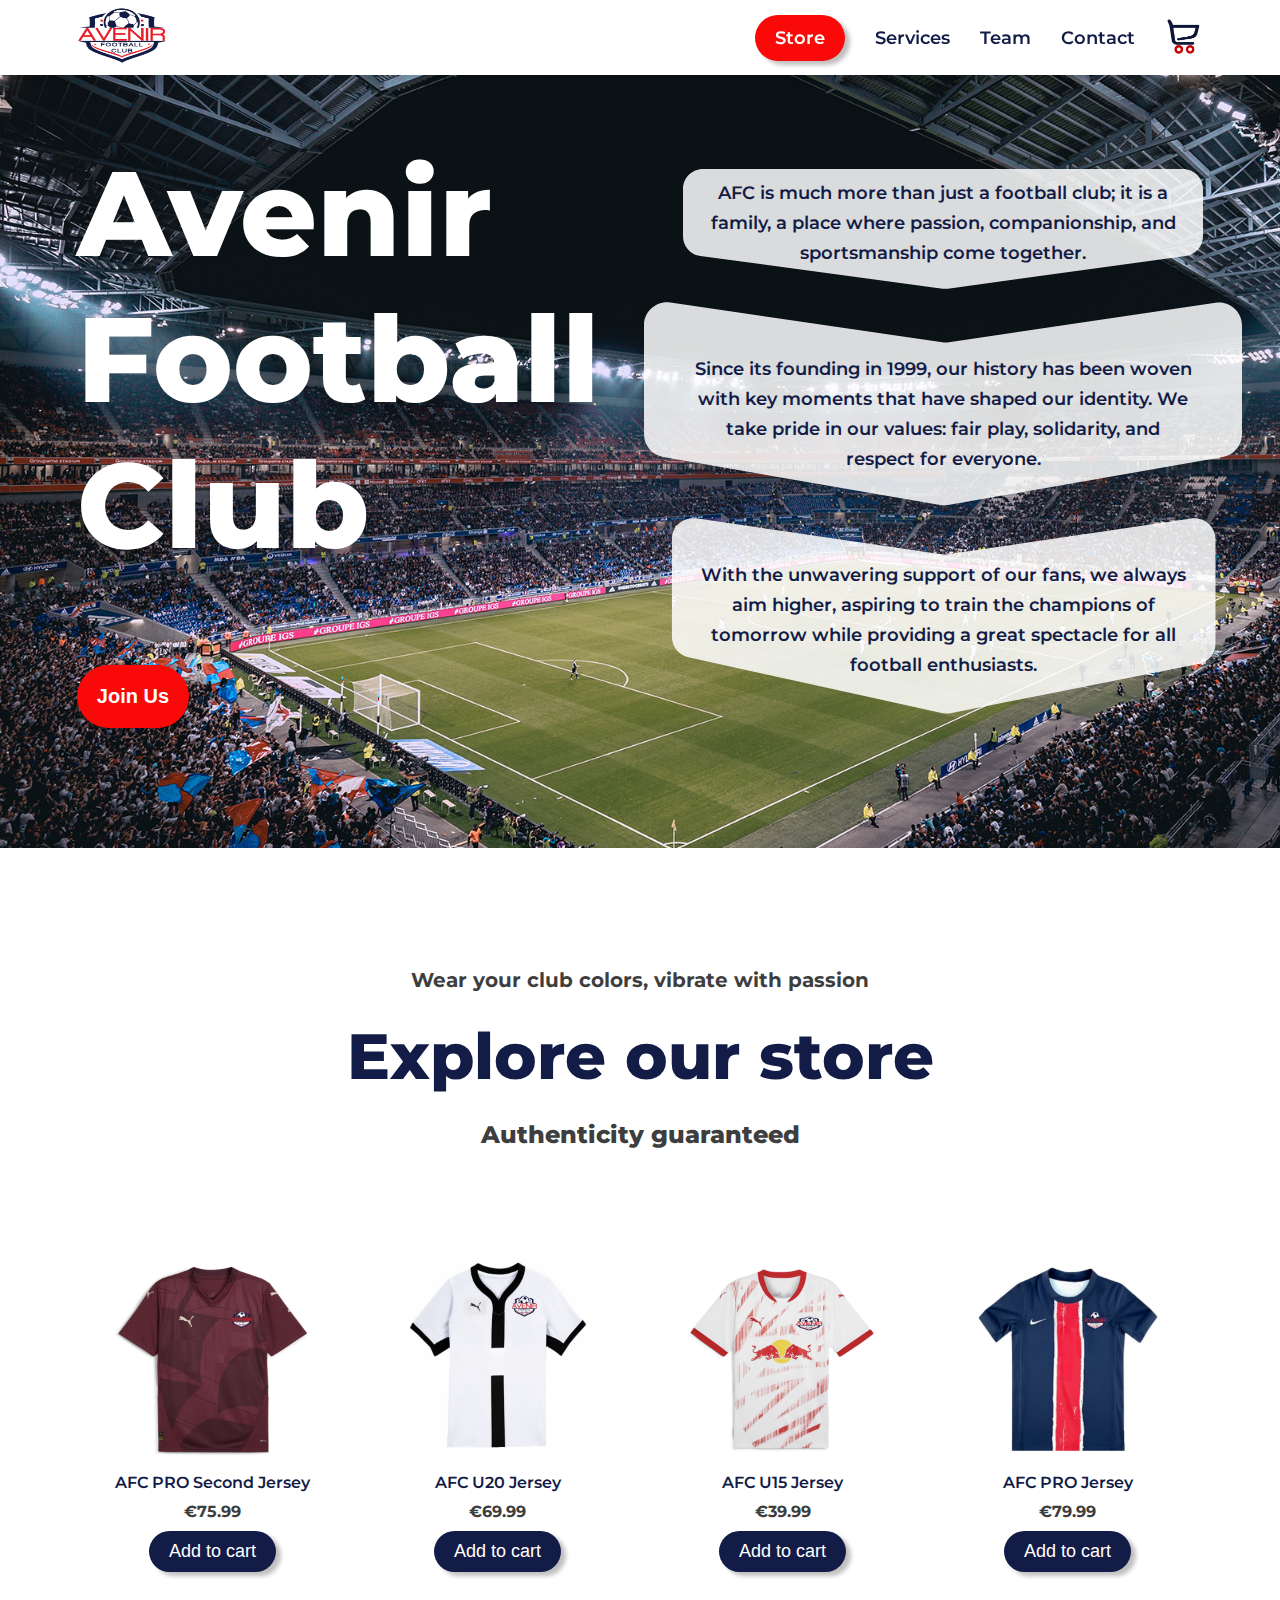
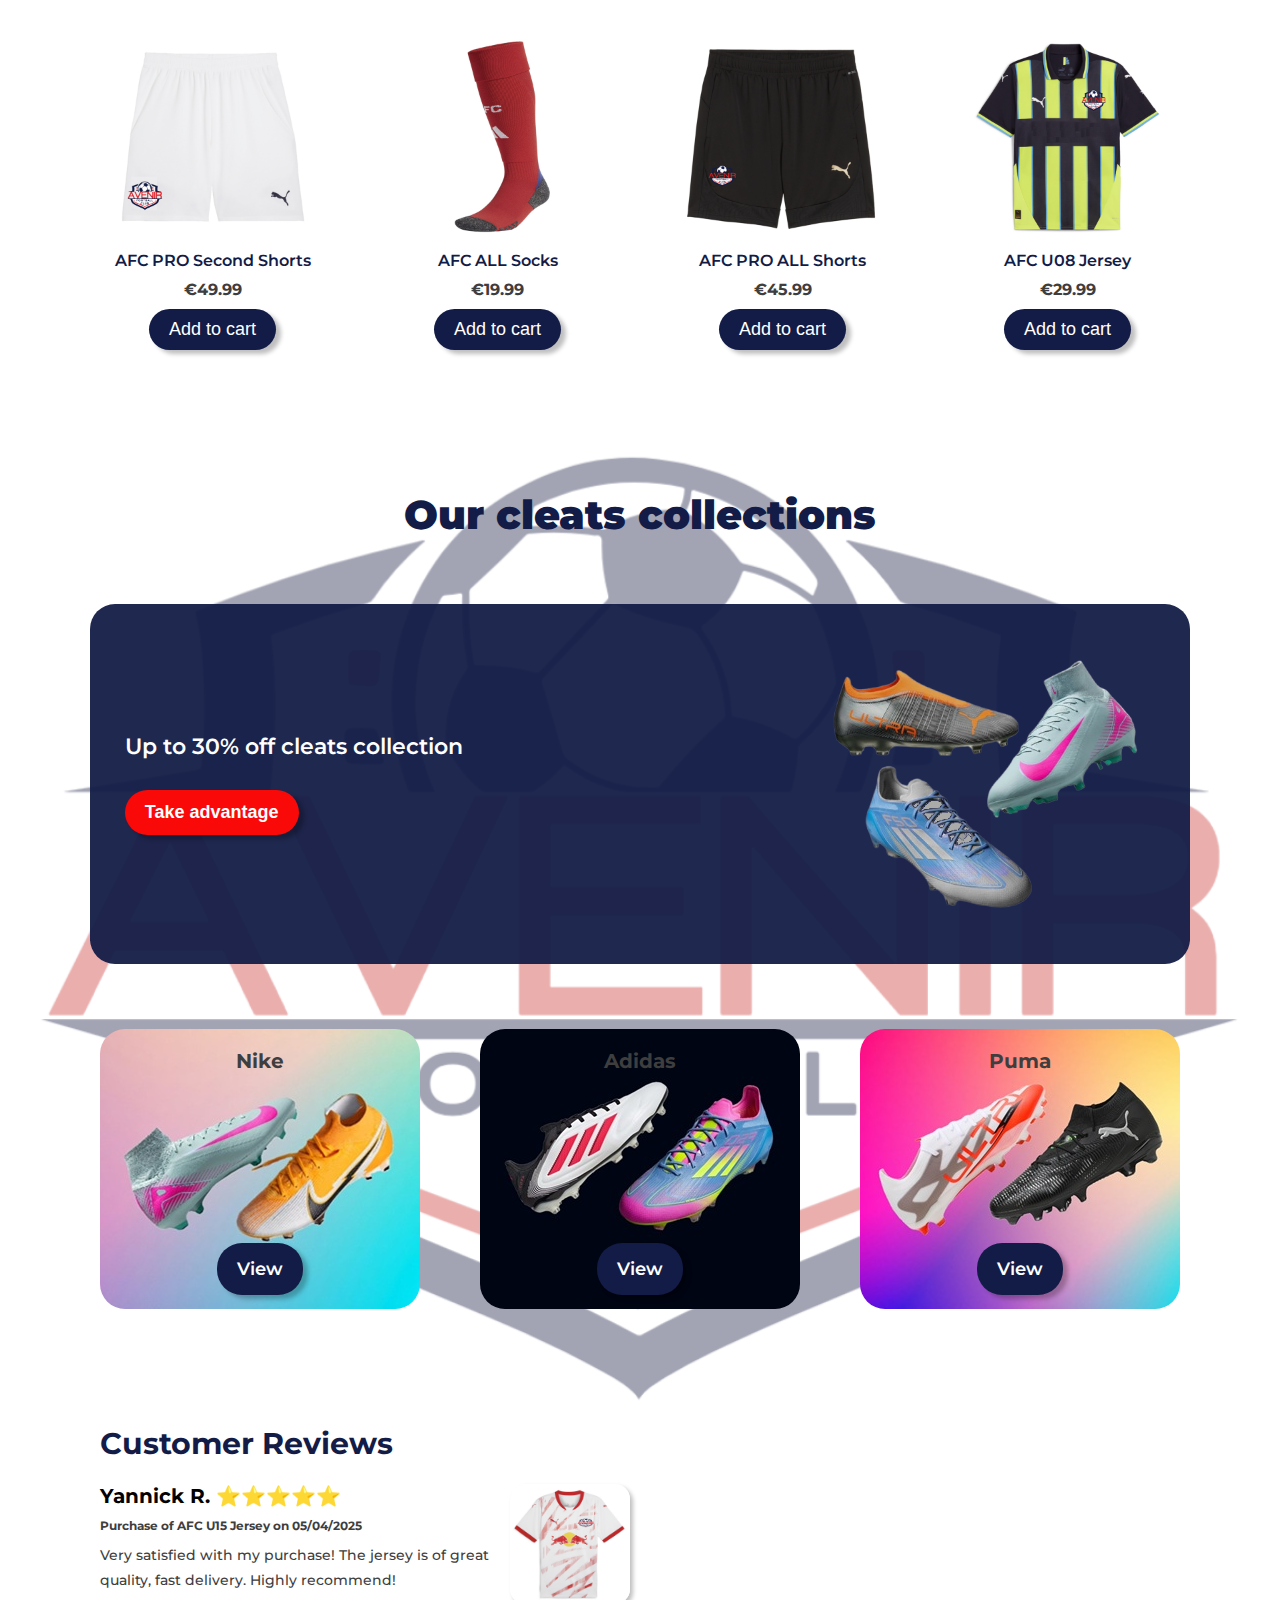
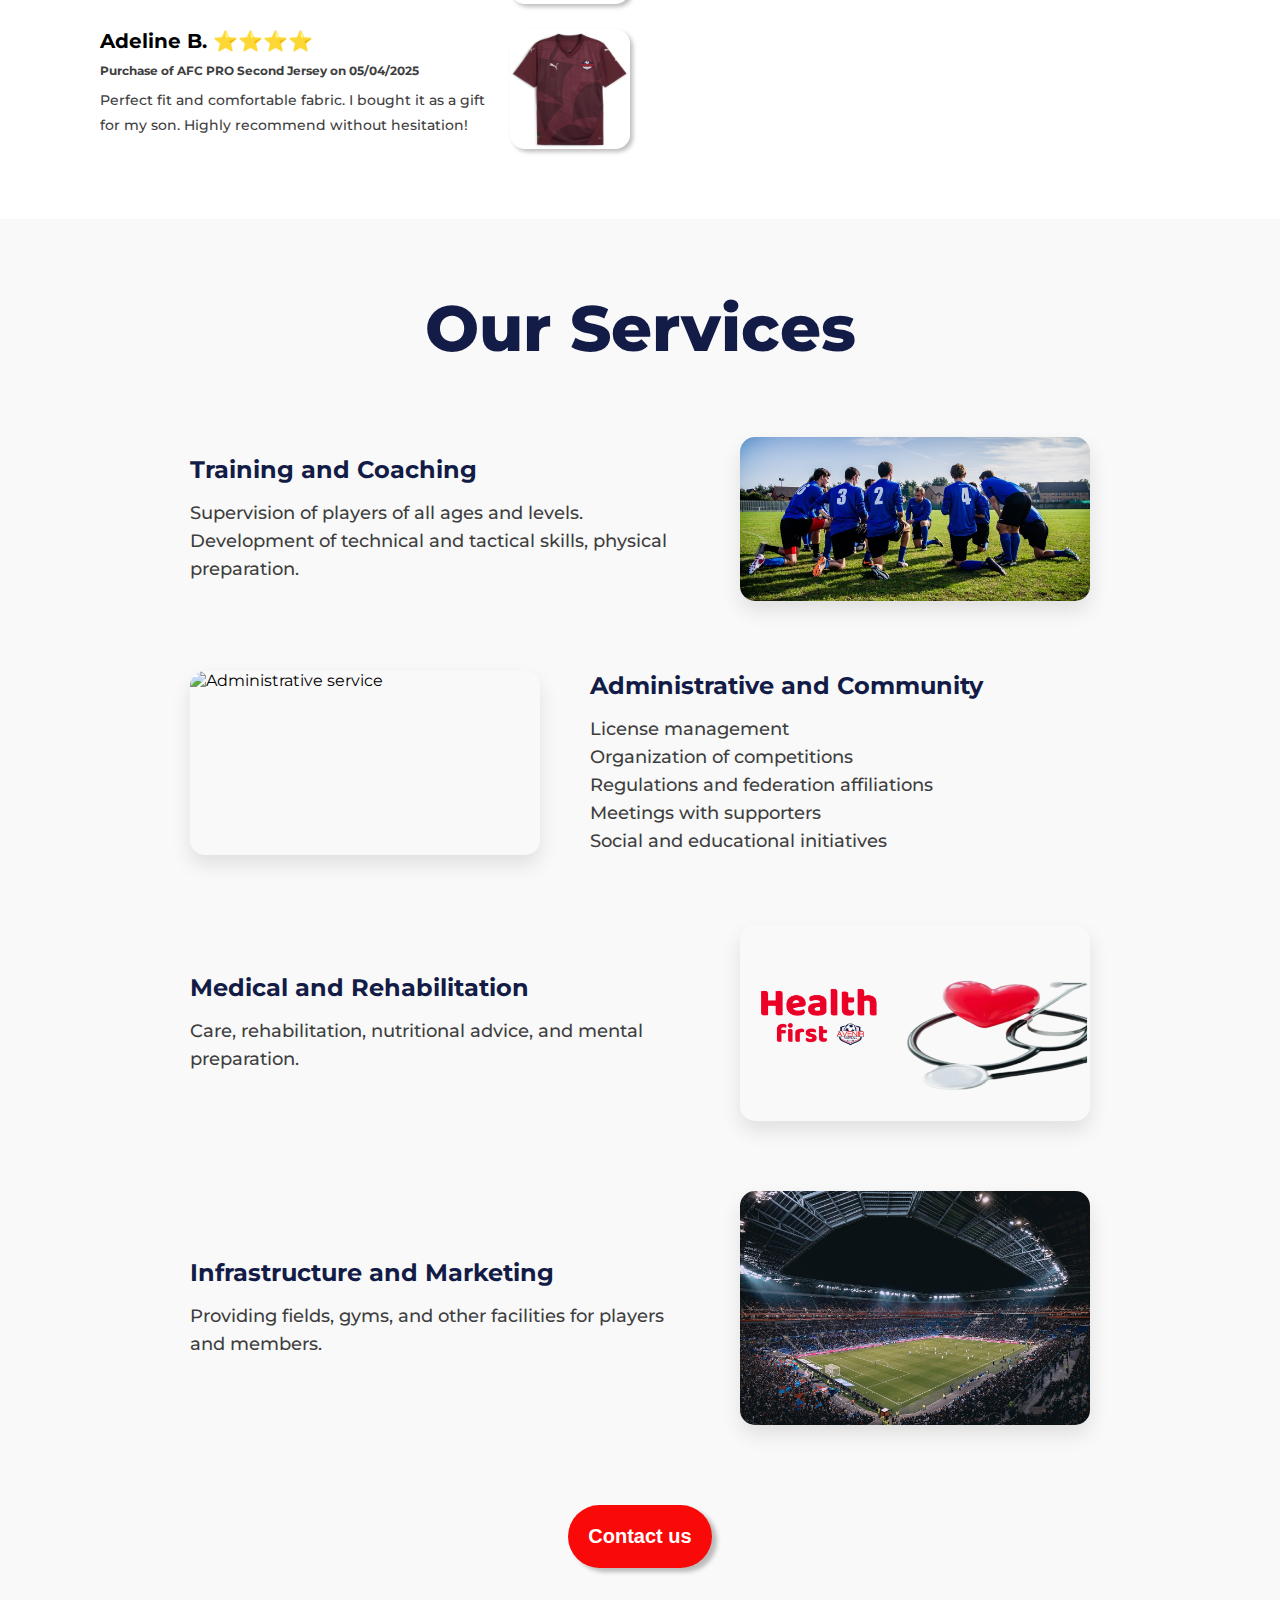
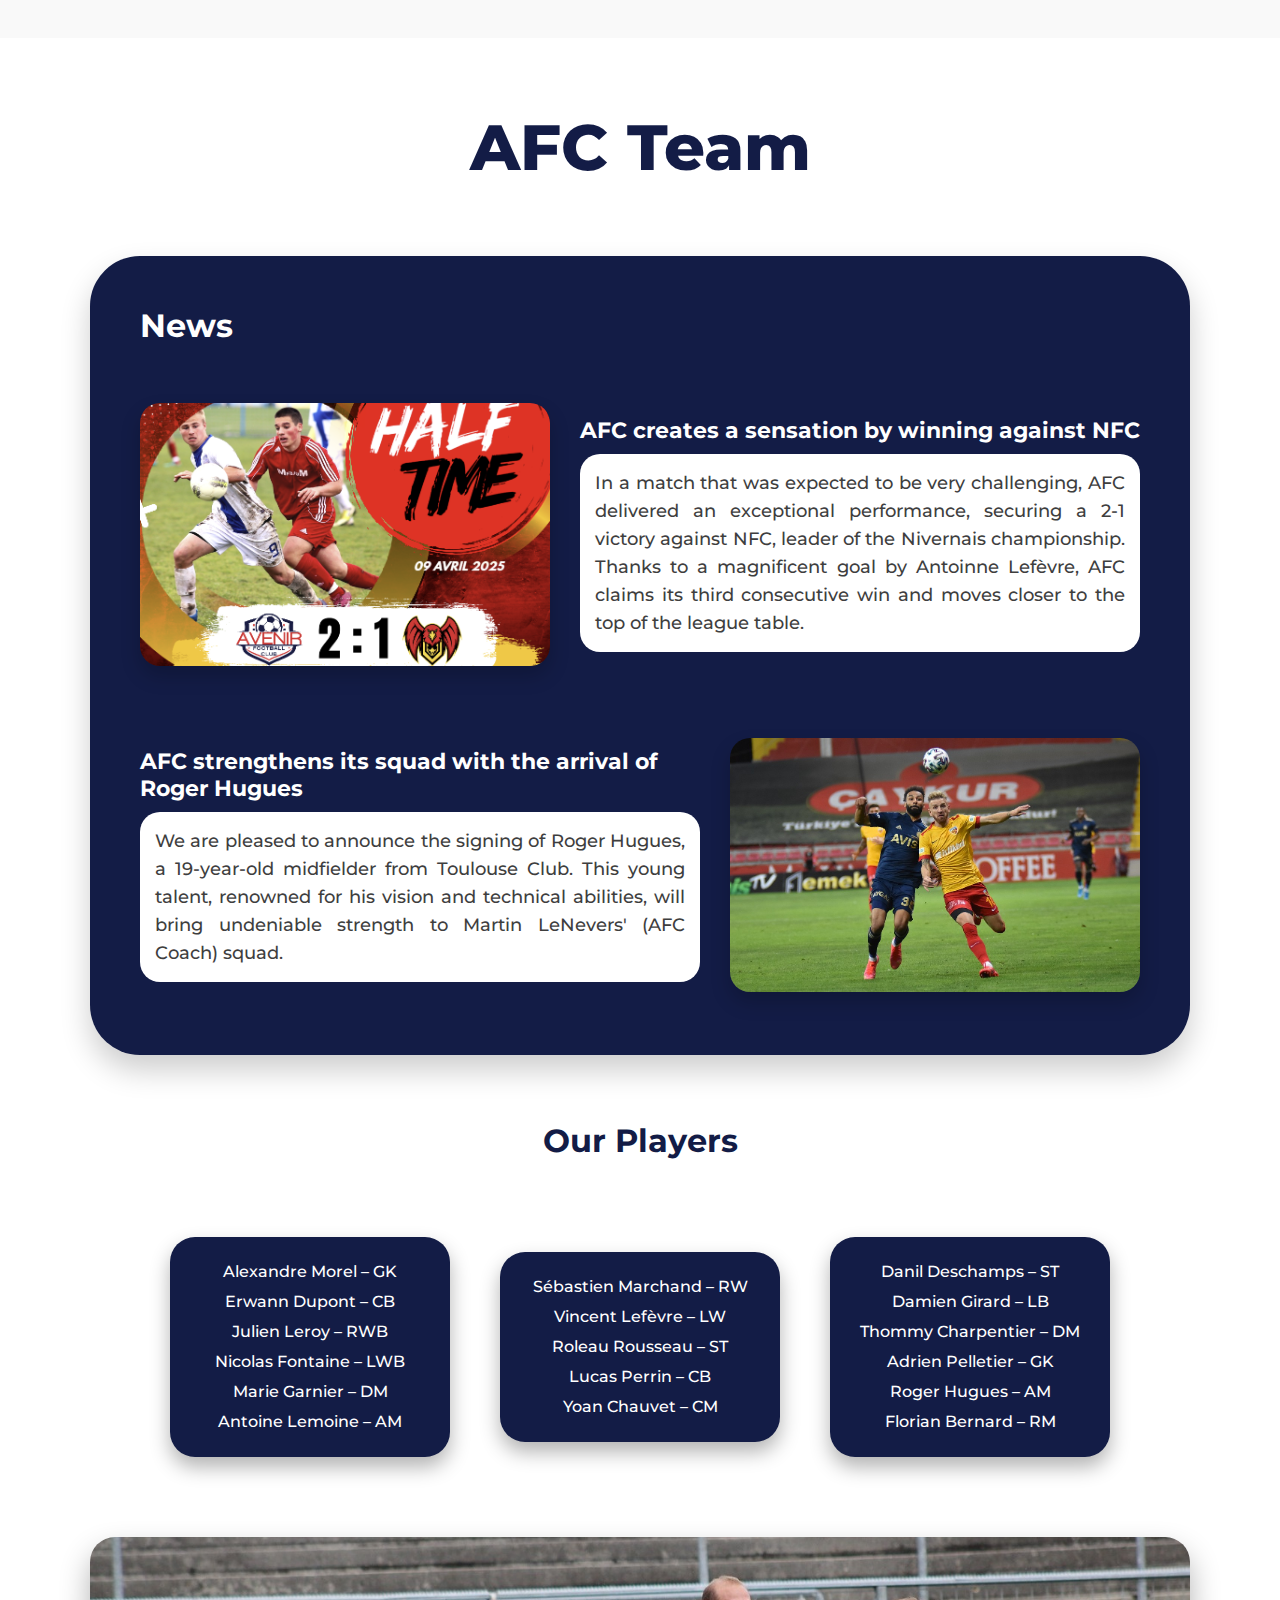
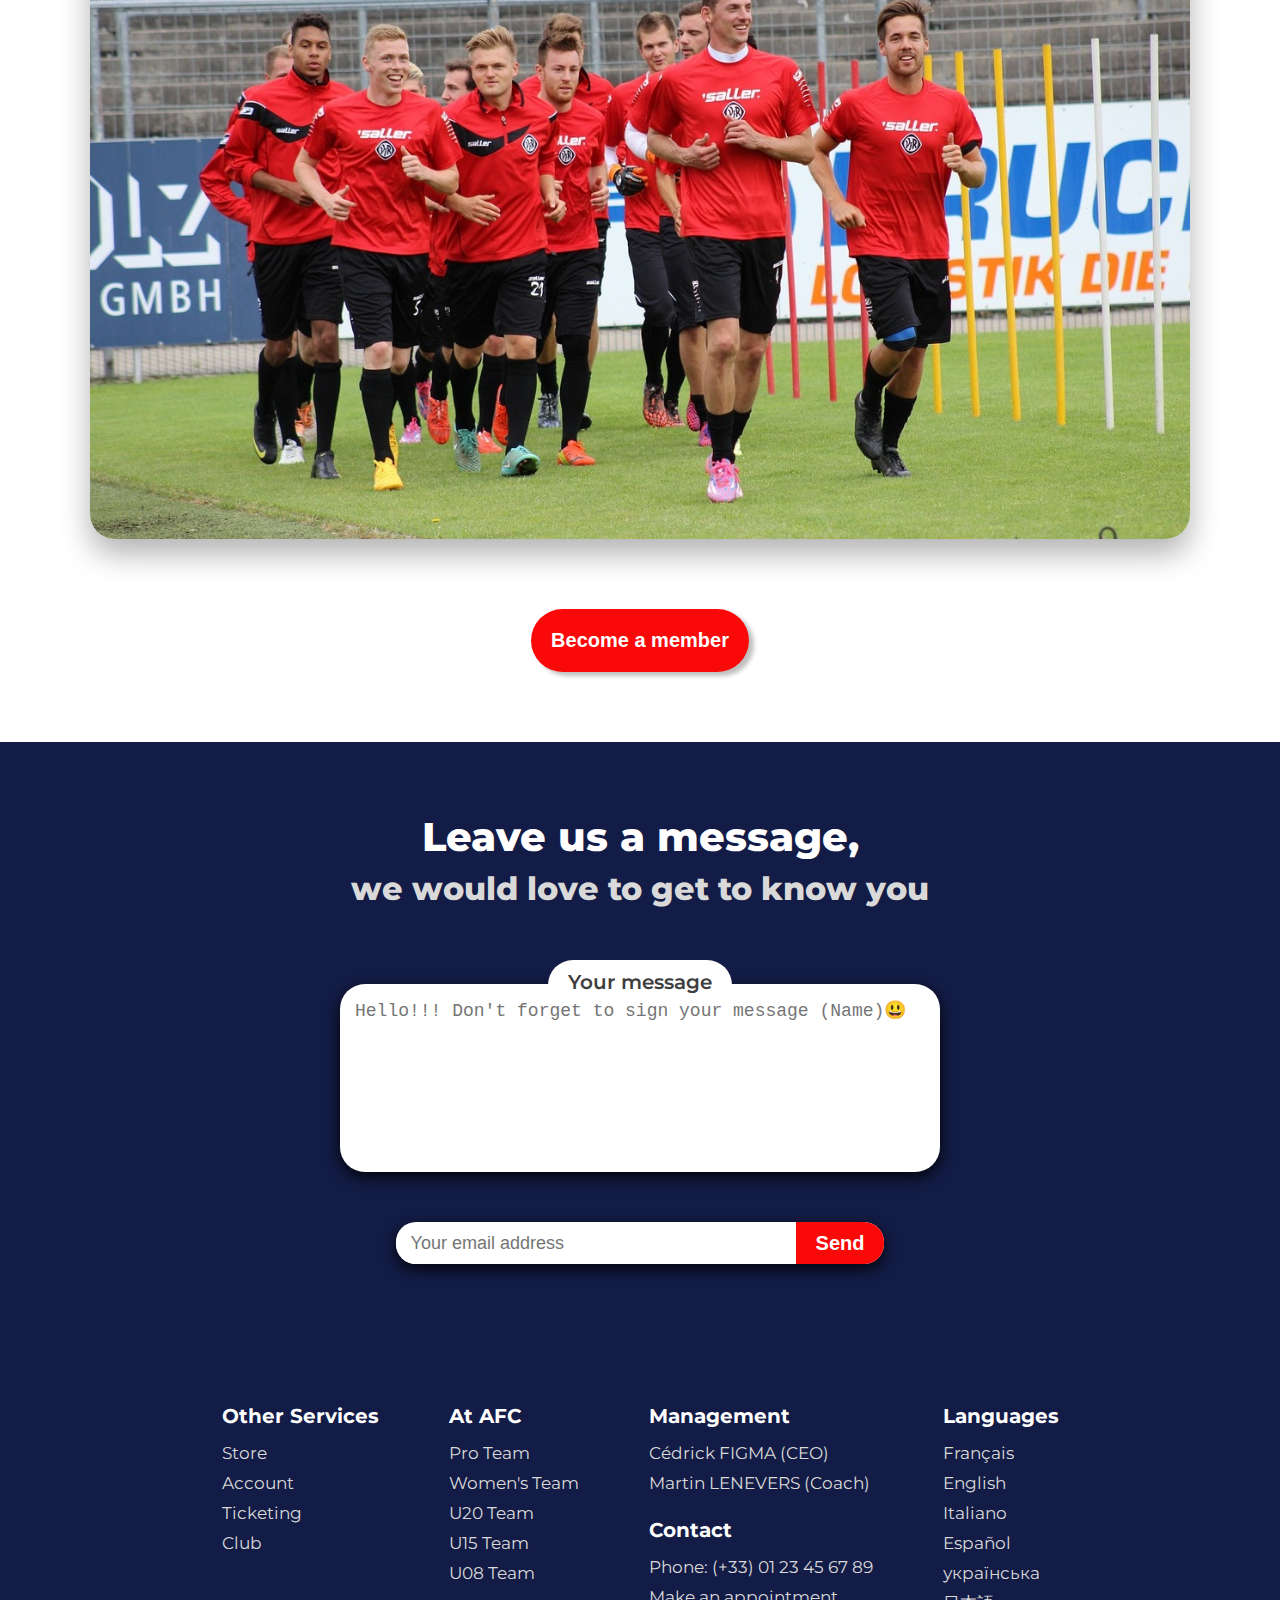
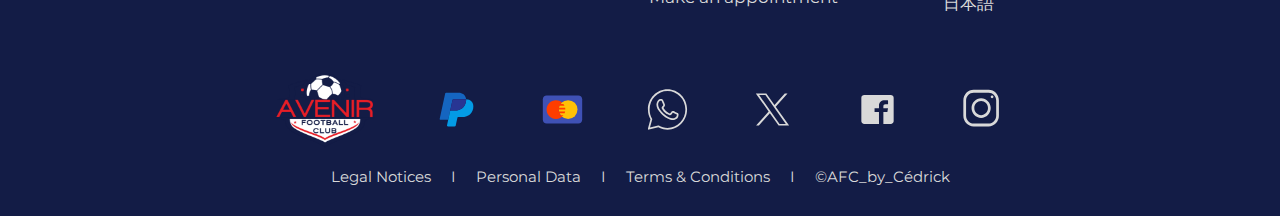
==== en.html @ f730c301 "My first commit was broken, so i made a new one" ====
<!DOCTYPE html>
<html lang="en">
<head>
    <meta charset="UTF-8">
    <meta name="viewport" content="width=device-width, initial-scale=1.0">
    <title>Avenir Football Club</title>
    <link rel="stylesheet" href="styles.css">
    <link href="https://fonts.googleapis.com/css2?family=Montserrat:wght@400;500;600;700;800&display=swap" rel="stylesheet">
</head>
<body>

    <header>
        <a href="#"><img src="img/logo_AFC.png" alt="Avenir Football Club" class="header_afc_logo"></a>
        <nav>
            <a href="#store" class="store_button">Store</a>
            <ul>
            <li><a href="#services" class="nav_link">Services</a></li>
            <li><a href="#team" class="nav_link">Team</a></li>
            <li><a href="#contact" class="nav_link">Contact</a></li>
            </ul>
            <a href="#"><img src="img/logo_shopping_cart.png" alt="Menu" class="cart_logo"></a>
        </nav>
    </header>

    <section id="afc_about">
        <div class="intro_afc">
            <h1>Avenir Football Club</h1>
            <article>
            <p>
                AFC is much more than just a football club; it is a family, 
                a place where passion, companionship, and sportsmanship come together.
            </p>
            <p>
                Since its founding in 1999, our history has been woven with 
                key moments that have shaped our identity. We take pride in our values: 
                fair play, solidarity, and respect for everyone.
            </p>
            <p>
                With the unwavering support of our fans, we always aim higher, 
                aspiring to train the champions of tomorrow while providing 
                a great spectacle for all football enthusiasts.
            </p>
            </article>
        </div>
        <a href="#contact"><button class="join_us_button">Join Us</button></a>
    </section>

    <section id="store">
        <h5>Wear your club colors, vibrate with passion</h5>
        <h2>Explore our store</h2>
        <h4>Authenticity guaranteed</h4>

        <div class="box_products">
            <article class="product_card">
            <figure>
                <img src="img/maillot_afc_pro2.png" alt="AFC PRO Second Jersey">
                <figcaption>
                <p class="product_name">AFC PRO Second Jersey</p>
                <p class="product_price">€75.99</p>
                <button class="add_to_cart_button">Add to cart</button>
                </figcaption>
            </figure>
            </article>

            <article class="product_card">
            <figure>
            <img src="img/maillot_afc_u20.jpg" alt="AFC U20 Jersey" class="product-image">
                <figcaption>
                <p class="product_name">AFC U20 Jersey</p>
                <p class="product_price">€69.99</p>
                <button class="add_to_cart_button">Add to cart</button>
                </figcaption>
            </figure>
            </article>

            <article class="product_card">
            <figure>
                <img src="img/maillot_afc_u15.png" alt="AFC U15 Jersey" class="product-image">
                <figcaption>
                <p class="product_name">AFC U15 Jersey</p>
                <p class="product_price">€39.99</p>
                <button class="add_to_cart_button">Add to cart</button>
                </figcaption>
            </figure>
            </article>

            <article class="product_card">
            <figure>
                <img src="img/maillot_afc_pro.jpg" alt="AFC PRO Jersey" class="product-image">
                <figcaption>
                <p class="product_name">AFC PRO Jersey</p>
                <p class="product_price">€79.99</p>
                <button class="add_to_cart_button">Add to cart</button>
                </figcaption>
            </figure>
            </article>

            <article class="product_card">
            <figure>
                <img src="img/short_afc_pro2.png" alt="AFC PRO Second Shorts" class="product-image">
                <figcaption>
                <p class="product_name">AFC PRO Second Shorts</p>
                <p class="product_price">€49.99</p>
                <button class="add_to_cart_button">Add to cart</button>
                </figcaption>
            </figure>
            </article>

            <article class="product_card">
            <figure>
                <img src="img/chaussettes_afc_all.png" alt="AFC ALL Socks" class="product-image">
                <figcaption>
                <p class="product_name">AFC ALL Socks</p>
                <p class="product_price">€19.99</p>
                <button class="add_to_cart_button">Add to cart</button>
                </figcaption>
            </figure>
            </article>

            <article class="product_card">
            <figure>
                <img src="img/short_afc_pro_all.png" alt="AFC PRO ALL Shorts" class="product-image">
                <figcaption>
                <p class="product_name">AFC PRO ALL Shorts</p>
                <p class="product_price">€45.99</p>
                <button class="add_to_cart_button">Add to cart</button>
                </figcaption>
            </figure>
            </article>

            <article class="product_card">
            <figure>
                <img src="img/maillot_afc_u08.png" alt="AFC U08 Jersey" class="product-image">
                <figcaption>
                    <p class="product_name">AFC U08 Jersey</p>
                    <p class="product_price">€29.99</p>
                    <button class="add_to_cart_button">Add to cart</button>
                </figcaption>
            </figure>
            </article>
        </div>

        <div class="brands_collections">
            <h3>Our cleats collections</h3>

            <article class="discount_brands_collections">
            <figure>
                <p class="discount_text">Up to 30% off cleats collection</p>
                <a href="#cleats"><button class="discount_button">Take advantage</button></a>
            </figure>
            <img src="img/cheap collection.png" alt="Discount cleats">
            </article>

            <div class="box_brands" id="cleats">
            <article class="brand animate-pop-in">
                <p class="brand-name">Nike</p>
                <a href="https://www.nike.com/fr/w/football-chaussures-1gdj0zy7ok" class="view_button">View</a>
            </article>

            <article class="brand animate-pop-in">
                <p class="brand-name">Adidas</p>
                <a href="https://www.adidas.fr/chaussures-football-elite_level-hommes" class="view_button">View</a>
            </article>

            <article class="brand animate-pop-in">
                <p class="brand-name">Puma</p>
                <a href="https://eu.puma.com/fr/fr/homme/chaussures/football" class="view_button">View</a>
            </article>
            </div>
        </div>

        <div class="customer_reviews animate-fade-in">
            <h3>Customer Reviews</h3>
            <article class="review">
            <figure>
                <figcaption class="review_content">
                <p>Yannick R. ⭐⭐⭐⭐⭐</p>
                <p>Purchase of AFC U15 Jersey on 05/04/2025</p>
                <p>Very satisfied with my purchase! The jersey is of great quality, fast delivery. Highly recommend!</p>
                </figcaption>
                <img src="img/maillot_afc_u15.png" alt="Product review">
            </figure>
            </article>

            <article class="review">
            <figure>
                <figcaption class="review_content">
                <p>Adeline B. ⭐⭐⭐⭐</p>
                <p>Purchase of AFC PRO Second Jersey on 05/04/2025</p>
                <p>Perfect fit and comfortable fabric. I bought it as a gift for my son. Highly recommend without hesitation!</p>
                </figcaption>
                <img src="img/maillot_afc_pro2.png" alt="Product review">
            </figure>
            </article>
        </div>
    </section>

    <section id="services">
        <h2>Our Services</h2>

        <article class="service">
            <figure>
            <figcaption class="service_content">
                <h4>Training and Coaching</h4>
                <p>
                Supervision of players of all ages and levels. Development of 
                technical and tactical skills, physical preparation.
                </p>
            </figcaption>
            <img title="Daily training" src="img/services_training_illustration.jpg" alt="Training service">
            </figure>
        </article>

        <article class="service">
            <figure>
            <img title="Regional competition" src="img/services_administrative_illustration.png" alt="Administrative service">
            <figcaption class="service_content">
                <h4>Administrative and Community</h4>
                <p>
                License management<br>
                Organization of competitions<br>
                Regulations and federation affiliations<br>
                Meetings with supporters<br>
                Social and educational initiatives
                </p>
            </figcaption>
        </figure>
        </article>

        <article class="service">
            <figure>
            <figcaption class="service_content">
                <h4>Medical and Rehabilitation</h4>
                <p>
                Care, rehabilitation, nutritional advice, and 
                mental preparation.
                </p>
            </figcaption>
            <img src="img/services_health_illustration.png" alt="Medical service">
            </figure>
        </article>

        <article class="service">
            <figure>
            <figcaption class="service_content">
                <h4>Infrastructure and Marketing</h4>
                <p>
                Providing fields, gyms, and other facilities for 
                players and members.
                </p>
            </figcaption>
            <img title="Nièvre stadium" src="img/services_infrastructure_illustration.jpg" alt="Infrastructure service">
            </figure>
        </article>
        <article class="service">
            <a href="#contact"><button class="contact_button">Contact us</button></a>
        </article>
    </section>

    <section id="team">
        <h2>AFC Team</h2>

        <div class="box_news">
            <h3>News</h3>

            <article class="news">
            <figure>
                <img title="Match AFC - NFC" src="img/news1_illustration.png" alt="Match AFC - NFC">
                <figcaption class="news_content">
                <h4>AFC creates a sensation by winning against NFC</h4>
                <p>
                    In a match that was expected to be very challenging, AFC delivered an 
                    exceptional performance, securing a 2-1 victory against NFC, leader of 
                    the Nivernais championship. Thanks to a magnificent goal by Antoinne Lefèvre, 
                    AFC claims its third consecutive win and moves closer to the top of the league table.
                </p>
                </figcaption>
            </figure>
            </article>

            <article class="news">
            <figure>
                <figcaption class="news_content">
                <h4 class="news-headline">AFC strengthens its squad with the arrival of Roger Hugues</h4>
                <p class="news-text">
                    We are pleased to announce the signing of Roger Hugues, a 
                    19-year-old midfielder from Toulouse Club. This young talent, 
                    renowned for his vision and technical abilities, will bring undeniable 
                    strength to Martin LeNevers' (AFC Coach) squad.
                </p>
                </figcaption>
                <img title="Roger in action" src="img/news2_illustration.jpg" alt="Roger in action">
            </figure>
            </article>
        </div>

        <div class="box_players">
            <h3>Our Players</h3>
            <article class="players">
            <figure>
                Alexandre Morel – GK<br>
                Erwann Dupont – CB<br>
                Julien Leroy – RWB<br>
                Nicolas Fontaine – LWB<br>
                Marie Garnier – DM<br>
                Antoine Lemoine – AM<br>
            </figure>
            <figure>
                Sébastien Marchand – RW<br>
                Vincent Lefèvre – LW<br>
                Roleau Rousseau – ST<br>
                Lucas Perrin – CB<br>
                Yoan Chauvet – CM<br>
            </figure>
            <figure>
                Danil Deschamps – ST<br>
                Damien Girard – LB<br>
                Thommy Charpentier – DM<br>
                Adrien Pelletier – GK<br>
                Roger Hugues – AM<br>
                Florian Bernard – RM<br>
            </figure>
            </article>
            <img title="Daily training session" src="img/AFC_team.jpg" alt="Team">
            <a href="#contact"><button class="member_button">Become a member</button></a>
        </div>
    </section>

    <section id="contact">
        <h2>Leave us a message,<br><span>we would love to get to know you</span></h2>

        <div class="message">
            <label for="message">Your message</label>
            <textarea id="message" placeholder="Hello!!! Don't forget to sign your message (Name)😃"></textarea>
        </div>

        <div class="email">
            <input type="email" id="email" placeholder="Your email address">
            <button type="submit" class="send_button">Send</button>
        </div>
    </section>

    <footer>
        <div class="footer_menu">
            <article>
            <h3>Other Services</h3>
            <ul class="footer_links">
                <li><a href="#store">Store</a></li>
                <li><a href="#">Account</a></li>
                <li><a href="#">Ticketing</a></li>
                <li><a href="#">Club</a></li>
            </ul>
            </article>

            <article>
            <h3>At AFC</h3>
            <ul class="footer_links">
                <li><a href="#team">Pro Team</a></li>
                <li><a href="#team">Women's Team</a></li>
                <li><a href="#team">U20 Team</a></li>
                <li><a href="#team">U15 Team</a></li>
                <li><a href="#team">U08 Team</a></li>
            </ul>
            </article>

            <article>
            <figure>
                <h3>Management</h3>
                <p class="footer_text">
                Cédrick FIGMA (CEO)<br>
                Martin LENEVERS (Coach)
                </p>
            </figure>

            <figure>
                <h3>Contact</h3>
                <p class="footer_text">
                Phone: (+33) 01 23 45 67 89<br>
                <a href="#contact">Make an appointment</a>
                </p>
            </figure>
            </article>

            <article>
            <h3>Languages</h3>
            <ul class="footer_links">
                <li><a href="index.html">Français</a></li>
                <li><a href="en.html">English</a></li>
                <li><a href="it.html">Italiano</a></li>
                <li><a href="es.html">Español</a></li>
                <li><a href="uk.html">українська</a></li>
                <li><a href="jp.html">日本語</a></li>
            </ul>
            </article>
        </div>

        <div class="footer_logo_links">
            <a href="#"><img src="img/logo_AFC.png" alt="Social media"></a>
            <a href="https://www.paypal.com/fr/home"><img title="Paypal" src="img/logo_paypal.svg" alt="Social media" class="social-icon"></a>
            <a href="https://www.mastercard.fr/fr-fr.html"><img title="Mastercard" src="img/logo_mastercard.svg" alt="Social media" class="social-icon"></a>
            <a href="https://www.whatsapp.com/?lang=fr_FR"><img title="Whatsapp" src="img/logo_whatsapp.svg" alt="Social media" class="social-icon"></a>
            <a href="https://x.com/Accueil"><img title="TwitterX" src="img/logo_twitterx.svg" alt="Social media" class="social-icon"></a>
            <a href="https://www.facebook.com/"><img title="Facebook" src="img/logo_facebook.svg" alt="Social media" class="social-icon"></a>
            <a href="https://www.instagram.com/"><img title="Instagram" src="img/logo_instagram.svg" alt="Social media" class="social-icon"></a>
        </div>

        <p class="rights">Legal Notices &nbsp;&nbsp;&nbsp; I &nbsp;&nbsp;&nbsp; Personal Data &nbsp;&nbsp;&nbsp; I &nbsp;&nbsp;&nbsp; Terms & Conditions &nbsp;&nbsp;&nbsp; I &nbsp;&nbsp;&nbsp; ©AFC_by_Cédrick</p>
    </footer>
</body>
</html>
---- styles.css ----
* {
        margin: 0;
        padding: 0;
        box-sizing: border-box;
    }
  
    body {
        font-family: Montserrat, -apple-system, Roboto, Helvetica, sans-serif;
        background-color: #fff;
        padding-top: 20px; /* Space for fixed header */
    }
  

  
    /* Animation keyframes */
    @keyframes hoverEffect {
        0% { transform: scale(1); }
        50% { transform: scale(1.05); }
        100% { transform: scale(1); }
    }

    
    /* Single hover animation for interactive elements */
    button:hover,
    .brand:hover,
    .store_button:hover,
    .join_us_button:hover,
    .discount_button:hover,
    .view_button:hover,
    .contact_button:hover,
    .member_button:hover,
    .send_button:hover,
    .social-icon:hover {
        animation: hoverEffect 0.6s ease;
        box-shadow: 0 15px 30px rgba(0, 0, 0, 0.2);
    }
    
    /* ....header, sa marge et effet ombre...... */
    header {
        background-color: #fff;
        display: flex;
        width: 100%;
        padding: 0 6%;
        font-size: 18px;
        font-weight: 600;
        justify-content: space-between;
        position: fixed;
        top: 0;
        left: 0;
        z-index: 1000;
        box-shadow: 0 2px 10px rgba(0, 0, 0, 0.1);
    }
    
    .header_afc_logo {
        height: 70px;
        width: 90px;
        margin: auto 0;
    }
    
    nav {
        display: flex;
        margin: auto 0;
        height: 50px;
        gap: 30px;
        flex-wrap: wrap;

    }
    
    .store_button {
        border-radius: 25px;
        background-color: #fa0909;
        box-shadow: 5px 4px 4px rgba(0, 0, 0, 0.25);
        margin: auto 0;
        padding: 12px 20px;
        color: #fff;
        white-space: nowrap;
        text-decoration: none;
        text-align: center;
        transition: transform 0.3s ease;
    }
    
    .store_button:hover {
        transform: translateY(-3px);
        box-shadow: 5px 7px 7px rgba(0, 0, 0, 0.3);
    }
    
    nav ul {
        display: flex;
        margin: auto 0;
        align-items: center;
        gap: 30px;
        color: #131c46;
        list-style: none;
    }
    
    .nav_link {
        text-decoration: none;
        color: inherit;
        position: relative;
        transition: color 0.3s ease;
    }
    
    .nav_link:hover {
        color: #fa0909;
    }
    
    .nav_link::after {
        content: '';
        position: absolute;
        width: 0;
        height: 2px;
        bottom: -5px;
        left: 0;
        background-color: #fa0909;
        transition: width 0.3s ease;
    }
    
    .nav_link:hover::after {
        width: 100%;
    }
    
    .cart_logo {
        aspect-ratio: 0.81;
        object-fit: contain;
        width: 38px;
    }
    
    /* a.............fc about section............... */
    
    /* illustration about */

    #afc_about {
        background: url("../img/background_section_intro.jpg") no-repeat;
        background-size: cover;
        position: relative;
        padding: 120px 6%;

    }

    .intro_afc {
        display: flex;
        flex-wrap: wrap;
        justify-content: space-between;
    }

    .intro_afc h1 {
        color: #fff;
        font-size: 120px;
        font-weight: 800;
        width: 480px;
    }
    


    .intro_afc article{
        font-size: 18px;
        color: #131c46;
        font-weight: 600;
        text-align: center;
        line-height: 30px;
        width: 520px;
        z-index: 1;
    }
    
    .intro_afc p{
        position: relative;
        display: flex;
        justify-content: center;
        width: 520px;
        margin-top: 70px;
        padding: 8px;
    }

    .intro_afc p:first-child{
        margin-top: 30px;
    }


    /* ....background des paragraphes intro.... */
    
    .intro_afc p:nth-child(1)::before {    
        content: "";
        position: absolute;
        width: 100%;
        height: 180px;
        top: -1px; 
        z-index: -1;  
        background: url('../img/illustration_intro_detail1.svg') no-repeat;
        background-size: contain;
    }

    .intro_afc p:nth-child(2)::before {    
        content: "";
        position: absolute;
        width: 115%;
        height: 220px;   
        bottom: -40px;
        z-index: -1;
        background: url('../img/illustration_intro_detail2.svg') no-repeat;
        background-size: contain;
    }


    .intro_afc p:nth-child(3)::before {    
        content: "";
        position: absolute;
        width: 105%;
        height: 210px;   
        bottom: -40px;
        z-index: -1;
        background: url('../img/illustration_intro_detail3.svg') no-repeat;
        background-size: contain;
    }  

    .join_us_button {
        border-radius: 50px;
        background-color: #fa0909;
        box-shadow: 5px 4px 4px rgba(0, 0, 0, 0.25);
        margin-top: -25px;
        padding: 20px;
        font-size: 20px;
        color: #fff;
        font-weight: 600;
        white-space: nowrap;
        text-decoration: none;
        text-align: center;
        border: 0px;
        transition: transform 0.3s;
    }
    
    .join_us_button:hover {
        transform: translateY(-3px);
        box-shadow: 5px 7px 7px rgba(0, 0, 0, 0.3);
    }
        

    /* ......Store section............. */

    #store {
        max-width: 1200px;
        padding: 120px 0 70px;
        margin: auto;
        align-items: center;
        text-align: center;
        
    }
    
    #store h5 {
        color: #3E3E3E;
        font-size: 20px;
        font-weight: 700;
    }
    
    #store h2 {
        color: #131c46;
        font-size: 64px;
        font-weight: 800;
        margin-top: 25px;
    }
    
    #store h4 {
        color: #3E3E3E;
        font-size: 24px;
        font-weight: 800;
        text-align: center;
        margin-top: 25px;
    }
    
    .box_products {
        display: flex;
        flex-wrap: wrap;
        justify-content: center;
        gap: 45px;
        margin-top: 100px;
    }
    
    .product_card {
        border-radius: 20px;
        background-color: #fff;
        display: flex;
        margin: auto 0;
        height: 100%;
        padding: 10px 0;
        flex-direction: column;
        width: 240px;
        cursor: pointer;
        
    }

    .product_card:hover {
        transform: translateY(-15px);
        box-shadow: 0 10px 20px rgba(0, 0, 0, 0.1);
        
    }
    
    .product_card img {
        margin: auto;
        width: 200px;
    }
    
    .product_name {
        color: #131c46;
        font-weight: 600;
        font-size: 16px;
        padding-top: 10px;
    }
    
    .product_price {
        color: #3E3E3E;
        font-weight: 700;
        padding: 10px;
    }
    
    .add_to_cart_button {
        align-self: center;
        border-radius: 25px;
        background-color: #131c46;
        box-shadow: 5px 4px 4px rgba(0, 0, 0, 0.25);
        padding: 10px 20px;
        font-size: 18px;
        color: #fff;
        border: none;
        cursor: pointer;
        transition: background-color 0.3s ease, transform 0.3s ease;
    }
    
    .add_to_cart_button:hover {
        background-color: #fa0909;
        transform: scale(1.05);
    }
    
    /*............brands collections.............*/
    .brands_collections {
        position: relative;
        display: flex;
        width: 100%;
        padding: 80px 20px;
        margin-top: 50px;
        gap: 65px;
        flex-wrap: wrap;
        justify-content: center;
    }

    /* .......background brands collections....... */
    .brands_collections::before {
        content: "";
        position: absolute;
        width: 100%;
        height: 100%;
        top: 30px;
        right: 0;
        bottom: 0;
        z-index: 0;
        background: url("../img/store_collection_background.png") no-repeat;
        background-size: contain;
        opacity: 40%;
    }
    
    
    .brands_collections h3 {
        color: #131c46;
        font-size: 40px;
        font-weight: 900;
        text-align: center;
        z-index: 1;
    }
    
    .discount_brands_collections {
        border-radius: 25px;
        background-color: rgba(19, 28, 70, 0.95);
        z-index: 1;
        display: flex;
        min-height: 360px;
        max-width: 1100px;
        padding: 0 3%;
        justify-content: space-between;
        flex-wrap: wrap;
        width: 100%;

    }
    
    .discount_brands_collections:hover {
        transform: translateY(-5px);
    }
    
    .discount_brands_collections figure {
        margin:auto 0;
        text-align: left;
        width: 340px;
        gap: 60px;
    }
    
    .discount_text {
        font-size: 22px;
        font-weight: 600;
        color: #fff;
        margin-bottom: 30px;
    }
    
    .discount_button {
        border-radius: 25px;
        background-color: #fa0909;
        box-shadow: 5px 4px 4px rgba(0, 0, 0, 0.25);
        padding: 12px 20px;
        font-size: 18px;
        font-weight: 600;
        text-decoration: none;
        border: 0px;
        cursor: pointer;
        color: #fff;
        transition: transform 0.3s ease;
    }
    
    .discount_button:hover {
        transform: translateY(-3px);
        box-shadow: 5px 7px 7px rgba(0, 0, 0, 0.3);
    }
    
    .discount_brands_collections img {
        object-fit: contain;
        object-position: right;
        width: 340px;
        min-width: 240px;
        margin: auto 0;
    }
    
    .box_brands {
        z-index: 1;
        display: flex;
        min-width: 240px;
        max-width: 1100px;
        align-items: center;
        justify-content: center;
        gap: 60px;
        flex-wrap: wrap;
        width: 1100px;
    }

    .brand {
        border-radius: 25px;
        position: relative;
        display: flex;
        flex-direction: column;
        align-items: center;
        gap: 170px;
        padding: 20px;
        width: 320px;
        height: 280px;
        cursor: pointer;
    }

    /* .....brand animation...... */
    .brand:hover {
        transform: translateY(-10px);
    }
    
    /* ......brand background......... */

    .brand:nth-child(1)::before {
        background: url("../img/nike.jpg") no-repeat;
    }

    .brand:nth-child(2)::before {
        background: url("../img/adidas.jpg") no-repeat;
    }

    .brand:nth-child(3)::before {
        background: url("../img/puma.jpg") no-repeat;
    }

    .brand::before {
        content: "";
        position: absolute;
        width: 320px;
        height: 280px;
        border-radius: 25px;
        right: 0;
        bottom: 0;
        z-index: 0;
        overflow: hidden;
        animation: transform ease 3s;
    }

    .brand::before:hover {
        transform: scale(1.2);
    }

    
    .brand-name {
        color: #3E3E3E;
        font-size: 20px;
        font-weight: 700;
        text-align: center;
        z-index: 0;
    }
    
    .view_button {
        align-items: center;
        border-radius: 25px;
        background-color: #131c46;
        box-shadow: 5px 4px 4px rgba(0, 0, 0, 0.25);
        z-index: 1;
        padding: 15px 20px;
        font-size: 18px;
        font-weight: 600;
        text-decoration: none;
        color: #fff;
        transition: background-color 0.3s ease;
    }
    
    .view_button:hover {
        background-color: #fa0909;
    }
    
    /* ...........customer_reviews.........*/
    .customer_reviews {
        text-align: left;
        margin-top: 40px;
        padding-left: 5%;
    }
    
    .customer_reviews h3 {
        color: #131c46;
        font-size: 30px;
        font-weight: 700;
        line-height: 30px;
    }
    
    .review figure {
        display: flex;
        margin-top: 25px;
        gap: 10px;
    }
    
    .review_content {
        width: 400px;
    }
    
    .review_content p:nth-child(1) {
        color: #000;
        font-size: 20px;
        font-weight: 700;
    }
    
    .review_content p:nth-child(2) {
        font-size: 12px;
        font-weight: 700;
        color: #3E3E3E;
        margin-top: 10px;
    }
    
    .review_content p:nth-child(3) {
        font-size: 14px;
        font-weight: 500;
        color: #3E3E3E;
        line-height: 25px;
        margin-top: 10px;
    }
    
    .review img {
        width: 120px;
        border-radius: 15px;
        box-shadow: 3px 3px 4px rgba(0, 0, 0, 0.25);
    }
    
    /* .........Services section......... */
    #services {
        width: 100%;
        padding: 70px 0;
        align-items: center;
        background-color: #f9f9f9;
    }

    #services h2 {
        color: #131c46;
        text-align: center;
        font-size: 64px;
        font-weight: 800;
    }

    .service {
        display: flex;
        flex-direction: column;
        align-items: center;
    }

    .service figure{
        display: flex;
        margin-top: 70px;
        width: 100%;
        max-width: 900px;
        justify-content: space-between;
        flex-wrap: wrap;
    }
    
    .service_content {
        width: 500px;
        align-items: center;
        margin: auto 0;
    }
    
    .service_content h4 {
        color: #131c46;
        font-size: 24px;
        font-weight: 700;
    }
    
    .service_content p {
        color: #3E3E3E;
        font-size: 18px;
        font-weight: 500;
        line-height: 28px;
        margin-top: 15px;
    }
    
    .service img {
        object-fit: fill;
        width: 350px;
        border-radius: 15px;
        min-width: 240px;
        cursor: pointer;
        box-shadow: 0 10px 20px rgba(0, 0, 0, 0.1);
        transition: transform 0.3s ease;
    }
    
    .service img:hover {
        transform: scale(2);
    }

    
    .contact_button {
        border-radius: 50px;
        background-color: #fa0909;
        box-shadow: 5px 4px 4px rgba(0, 0, 0, 0.25);
        margin-top: 80px;
        padding: 20px;
        font-size: 20px;
        color: #fff;
        font-weight: 600;
        text-decoration: none;
        border: 0px;
        transition: transform 0.3s ease;
    }
    
    .contact_button:hover {
        transform: translateY(-3px);
        box-shadow: 5px 7px 7px rgba(0, 0, 0, 0.3);
    }
    
    /* .........Team section........... */
    #team {
        display: flex;
        margin: auto;
        width: 100%;
        max-width: 1100px;
        padding: 70px 0;
        flex-direction: column;
        align-items: center;
        justify-content: center;
    }
    
    #team h2 {
        color: #131c46;
        text-align: center;
        font-size: 64px;
        font-weight: 800;
        align-self: stretch;
    }
    
    .box_news {
        border-radius: 50px;
        background-color: #131c46;
        margin-top: 70px;
        width: 100%;
        padding: 50px;
        box-shadow: 0 15px 30px rgba(0, 0, 0, 0.2);
        transition: transform 0.3s ease;
    }
    
    .box_news:hover {
        transform: translateY(-5px);
    }
    
    .box_news h3 {
        color: #fff;
        font-size: 32px;
        font-weight: 700;
    }
    
    .news figure{
        display: flex;
        margin-top: 50px;
        min-height: 280px;
        width: 100%;
        align-items: center;
        justify-content: space-between;
        flex-wrap: wrap;
    }
    
    .news img {
        object-fit: contain;
        width: 410px;
        border-radius: 20px;
        min-width: 240px;
        margin: auto 0;
        box-shadow: 0 10px 20px rgba(0, 0, 0, 0.2);
        transition: transform 0.3s ease;
    }
    
    .news img:hover {
        transform: scale(2);
    }
    
    .news_content {
        min-width: 240px;
        margin: auto 0;
        min-height: 230px;
        width: 560px;
    }
    
    .news_content h4 {
        color: #fff;
        font-size: 22px;
        font-weight: 700;
    }
    
    .news_content p {
        border-radius: 20px;
        background-color: #fff;
        margin-top: 10px;
        padding: 15px;
        font-size: 18px;
        text-align: justify;
        color: #3E3E3E;
        font-weight: 500;
        line-height: 28px;
    }
    
    .box_players {
        display: flex;
        margin-top: 70px;
        width: 100%;
        flex-direction: column;
        align-items: center;
        justify-content: start;
        animation: transform;
    }

    
    .box_players h3 {
        color: #131c46;
        text-align: center;
        font-size: 32px;
        font-weight: 700;
        line-height: 1;
    }
    
    .players {
        display: flex;
        flex-wrap: wrap;
        border-radius: 25px;
        margin-top: 60px;
        gap: 50px;
        max-width: 1100px;
        justify-content: space-between;
        align-items: center;
    }
    
    .players figure:hover {
        transform: translateY(-15px);
    }
    
    .players figure {
        border-radius: 25px;
        background-color: #131c46;
        padding: 20px;
        font-size: 16px;
        color: #fff;
        font-weight: 500;
        text-align: center;
        line-height: 30px;
        width: 280px;
        margin: 20px auto;
        box-shadow: 0 10px 20px rgba(0, 0, 0, 0.3);
    }
    
    .box_players img {
        object-fit: contain;
        width: 100%;
        border-radius: 25px;
        margin-top: 60px;
        box-shadow: 0 15px 30px rgba(0, 0, 0, 0.3);
    }
    
    .member_button {
        border-radius: 50px;
        background-color: #fa0909;
        box-shadow: 5px 4px 4px rgba(0, 0, 0, 0.25);
        margin-top: 70px;
        min-height: 58px;
        padding: 20px;
        font-size: 20px;
        color: #fff;
        font-weight: 600;
        text-decoration: none;
        border: 0px;
        text-align: center;
        transition: transform 0.3s ease;
    }
    
    .member_button:hover {
        transform: translateY(-3px);
        box-shadow: 5px 7px 7px rgba(0, 0, 0, 0.3);
    }
    
    /* .................Contact section................ */
    #contact {
        background-color: #131c46;
        position: relative;
        z-index: 10;
        display: flex;
        width: 100%;
        padding: 70px 0;
        flex-direction: column;
    }
    
    #contact h2 {
        color: #fff;
        font-size: 40px;
        font-weight: 800;
        text-align: center;
        z-index: 1;
    }

    #contact h2 span {
        font-size: 32px;
        color: #d9d9d9;
    }
    
    .message {
        border-radius: 0 0 0 0;
        align-self: center;
        z-index: 1;
        display: flex;
        margin-top: 50px;
        width: 600px;
        max-width: 100%;
        flex-direction: column;
        align-items: stretch;
        font-size: 20px;
        color: #3f3e3e;
        font-weight: 600;
        text-align: center;

    }
    
    .message label {
        align-self: center;
        border-radius: 25px 25px 0 0;
        background-color: #fff;
        z-index: 10;
        padding: 10px 20px 0;
        margin-bottom: -10px;
    }
    
    .message textarea {
        border-radius: 25px;
        background-color: #fff;
        font-size: 18px;
        height: 188px;
        border: none;
        resize: none;
        padding: 15px;
        box-shadow: 0 5px 15px rgba(0, 0, 0, 0.9);
    }

    .message:hover {
        transform: scale(1.5);
    }
    
    .email {
        border-radius: 20px;
        background-color: #fff;
        align-self: center;
        z-index: 1;
        display: flex;
        margin-top: 50px;
        min-height: 42px;
        align-items: center;
        flex-wrap: wrap;
        box-shadow: 0 5px 15px rgba(0, 0, 0, 0.9);
    }
    
    .email input {
        border-radius: 20px 0 0 20px;
        color: #3f3e3e;
        font-size: 18px;
        font-weight: 400;
        margin: auto 0;
        width: 400px;
        padding: 10px 15px;
        border: none;
        background-color: #fff
    }
    
    .send_button {
        border-radius: 0 20px 20px 0;
        background-color: #fa0909;
        margin: auto 0;
        min-height: 42px;
        padding: 9px 20px;
        font-size: 20px;
        color: #fff;
        font-weight: 700;
        border: none;
        cursor: pointer;
        transition: background-color 0.3s ease;
    }
    
    .send_button:hover {
        background-color: #d50808;
    }
    

    /* ............Footer..............*/
    footer {
        background-color: #131c46;
        display: flex;
        min-height: 464px;
        width: 100%;
        padding: 70px 0 30px;
        align-items: center;
        gap: 30px;
        justify-content: center;
        flex-direction: column;
    }
    
    .footer_menu {
        display: flex;
        align-items: start;
        gap: 70px;
        justify-content: center;
        flex-direction: row;
        width: 920px;
    }
    

    
    .footer_menu h3 {
        color: #fff;
        font-size: 20px;
        font-weight: 700;
        text-align: start;
    }
    
    .footer_links {
        list-style: none;
        color: #d9d9d9;
        font-size: 17px;
        font-weight: 400;
        line-height: 30px;
        margin-top: 10px;
    }
    
    .footer_links a {
        color: inherit;
        text-decoration: none;
        transition: color 0.3s ease;
    }
    
    .footer_links a:hover {
        color: #fa0909;
    }
    
    .footer_text {
        color: #d9d9d9;
        font-size: 17px;
        font-weight: 400;
        line-height: 30px;
        margin-top: 10px;
    }
    
    .footer_text a {
        color: inherit;
        text-decoration: none;
        transition: color 0.3s ease;
    }
    
    .footer_text a:hover{
        color: #fa0909;
    }

    /* .....espace entre Directionn et Contact...... */
    .footer_menu figure {
        margin-bottom: 20px;
    }
    
    .footer_logo_links {
        display: flex;
        height: 75px;
        min-width: 240px;
        align-items: center;
        gap: 60px;
        justify-content: center;
        flex-wrap: wrap;
    }
    
    .social-icon {
        max-width: 45px;
        max-height: 45px;
        color: #d9d9d9;
        object-position: center;
        margin: auto 0;
        flex-shrink: 0;
        transition: transform 0.3s ease;
    }

    .footer_logo_links img {
        height: 95px;
        width: 100px;
    }
    
    .social-icon:hover {
        transform: scale(1.2);
    }
    
    .rights {
        color: #d9d9d9;
        font-size: 15px;
        font-weight: 400;
        text-align: center;
        cursor: pointer;
    }
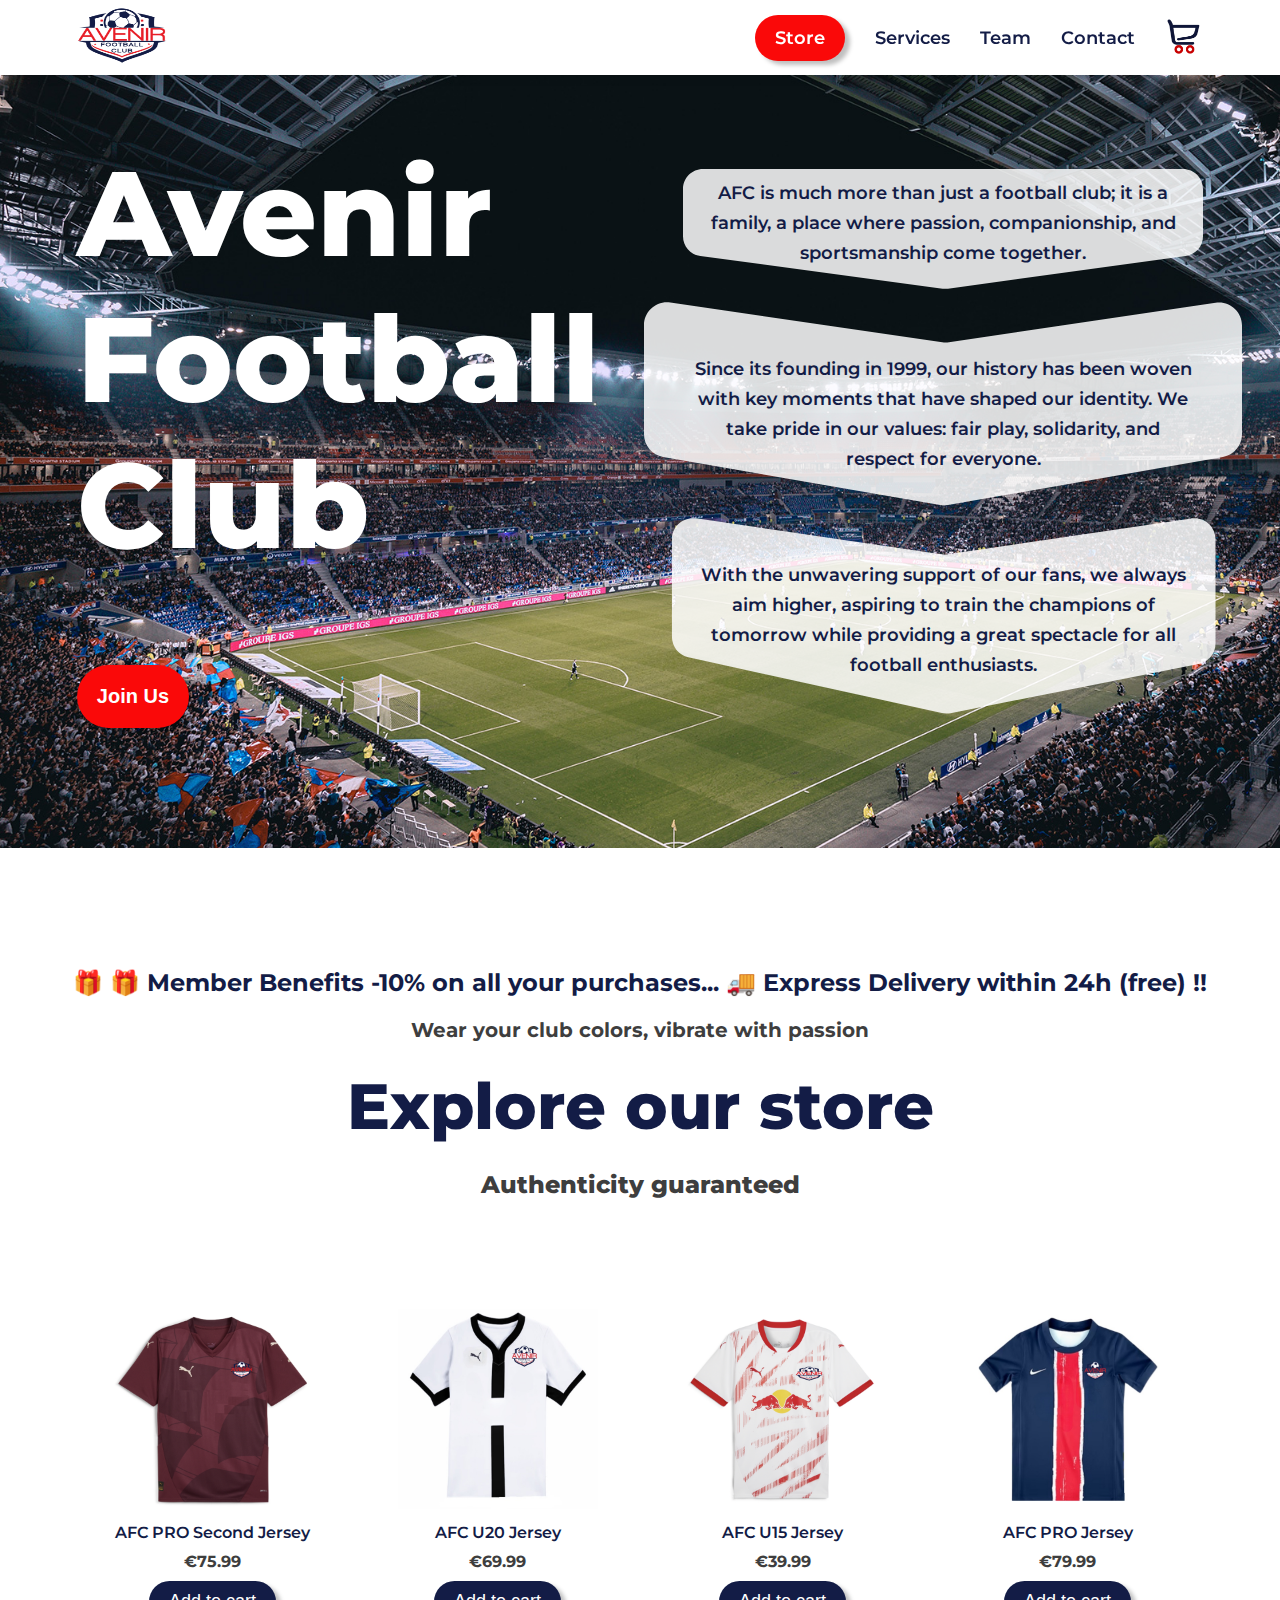
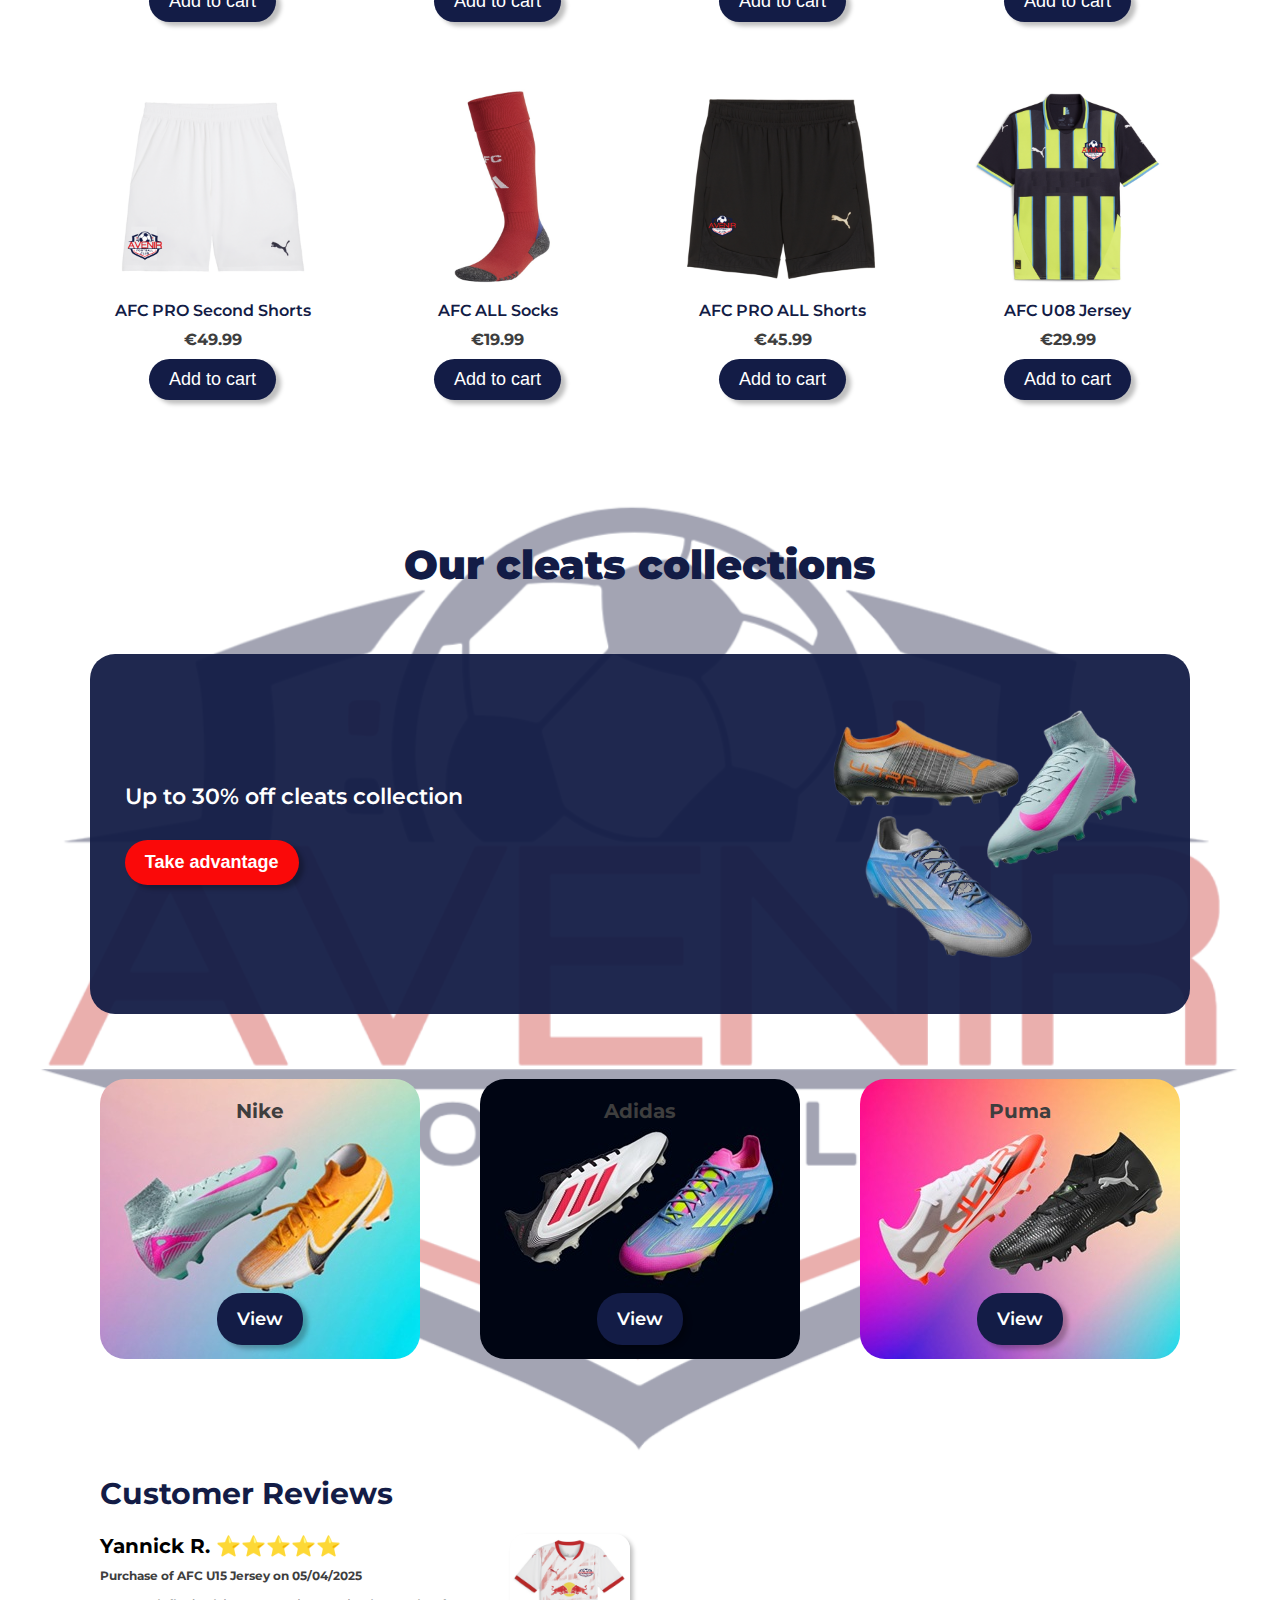
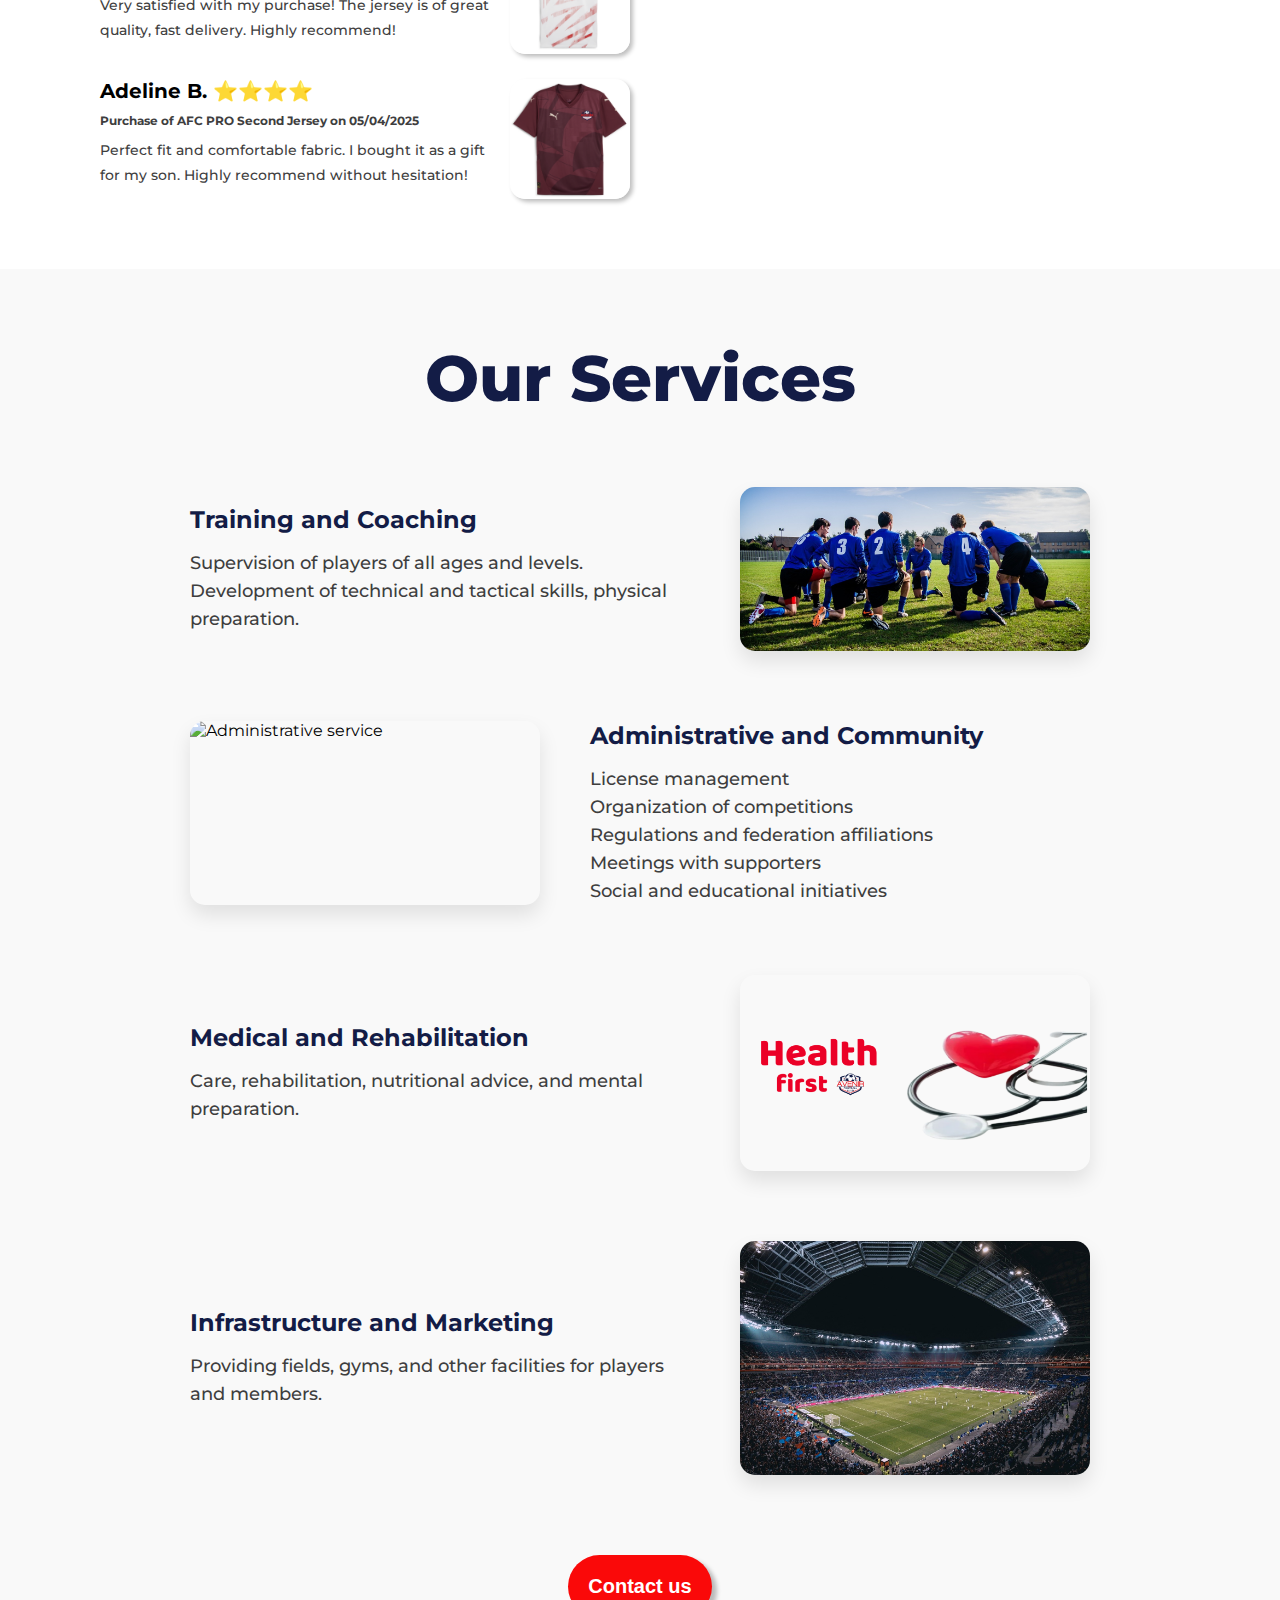
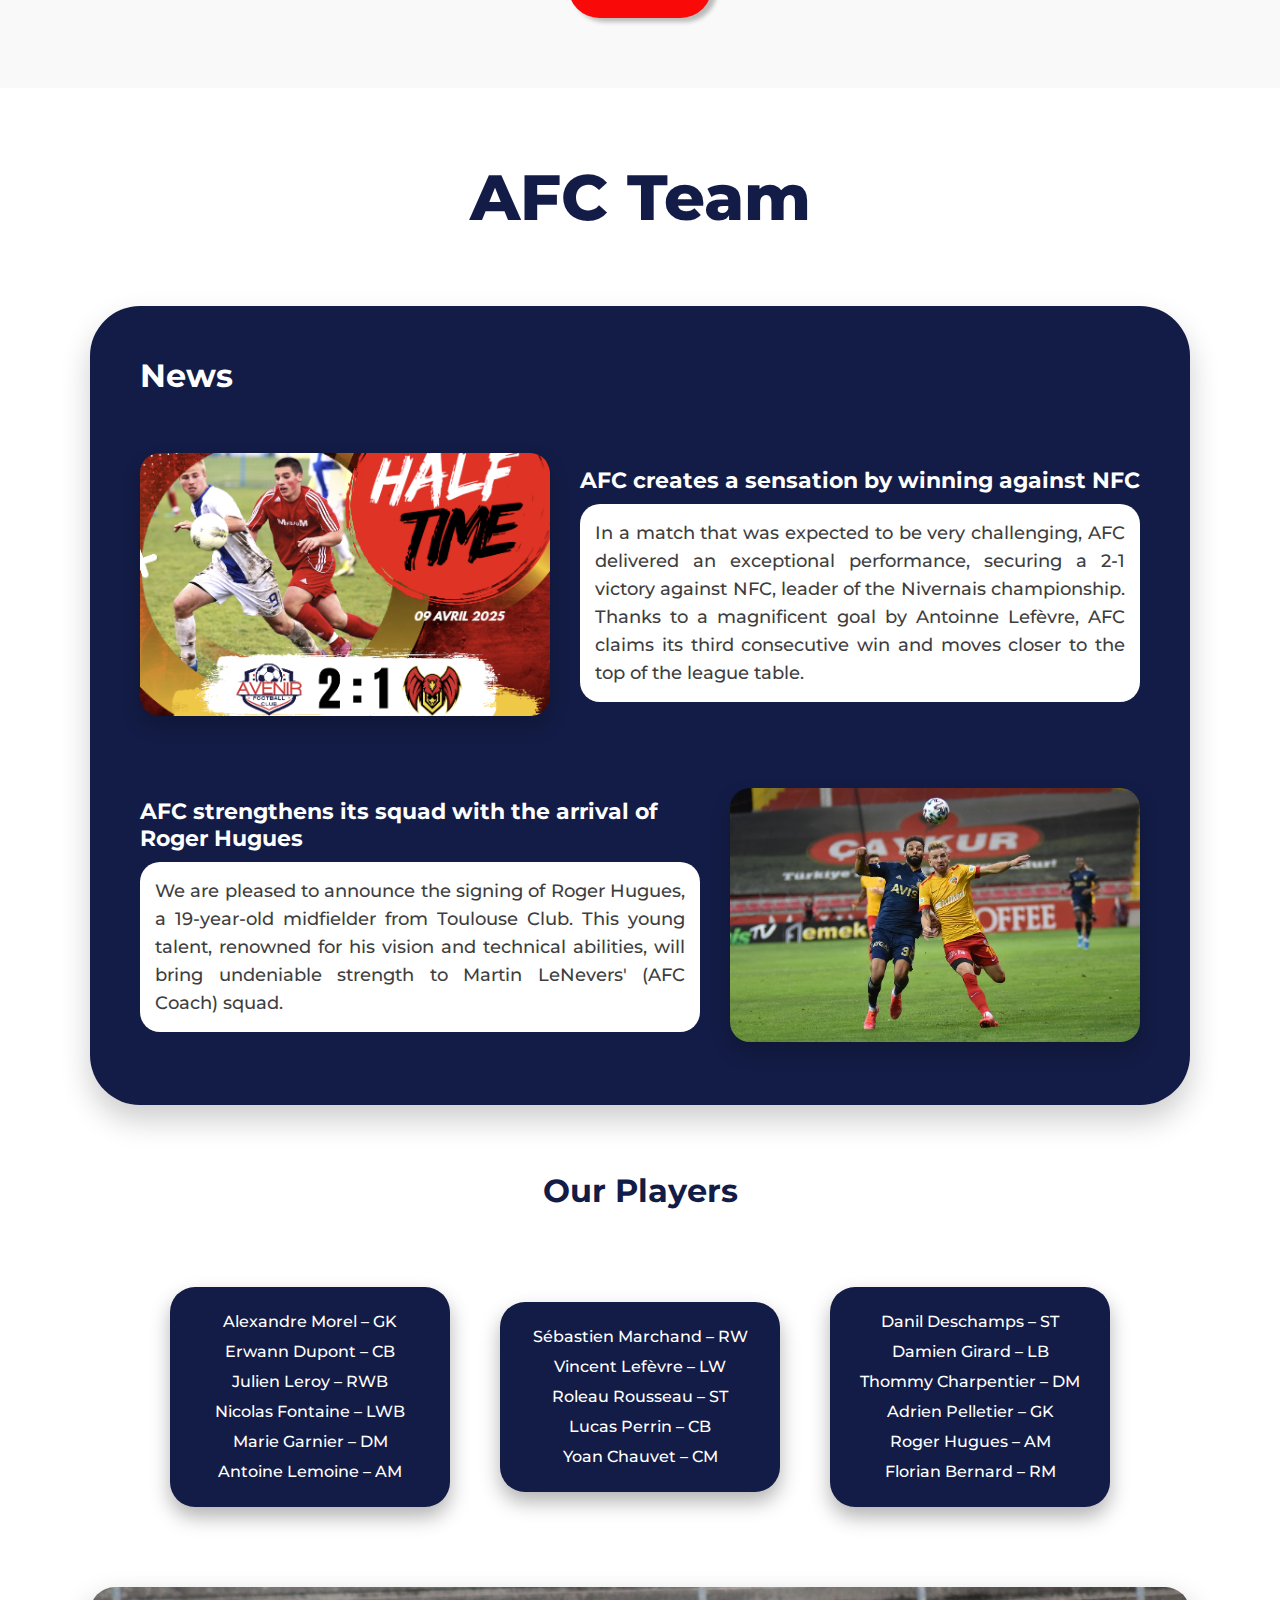
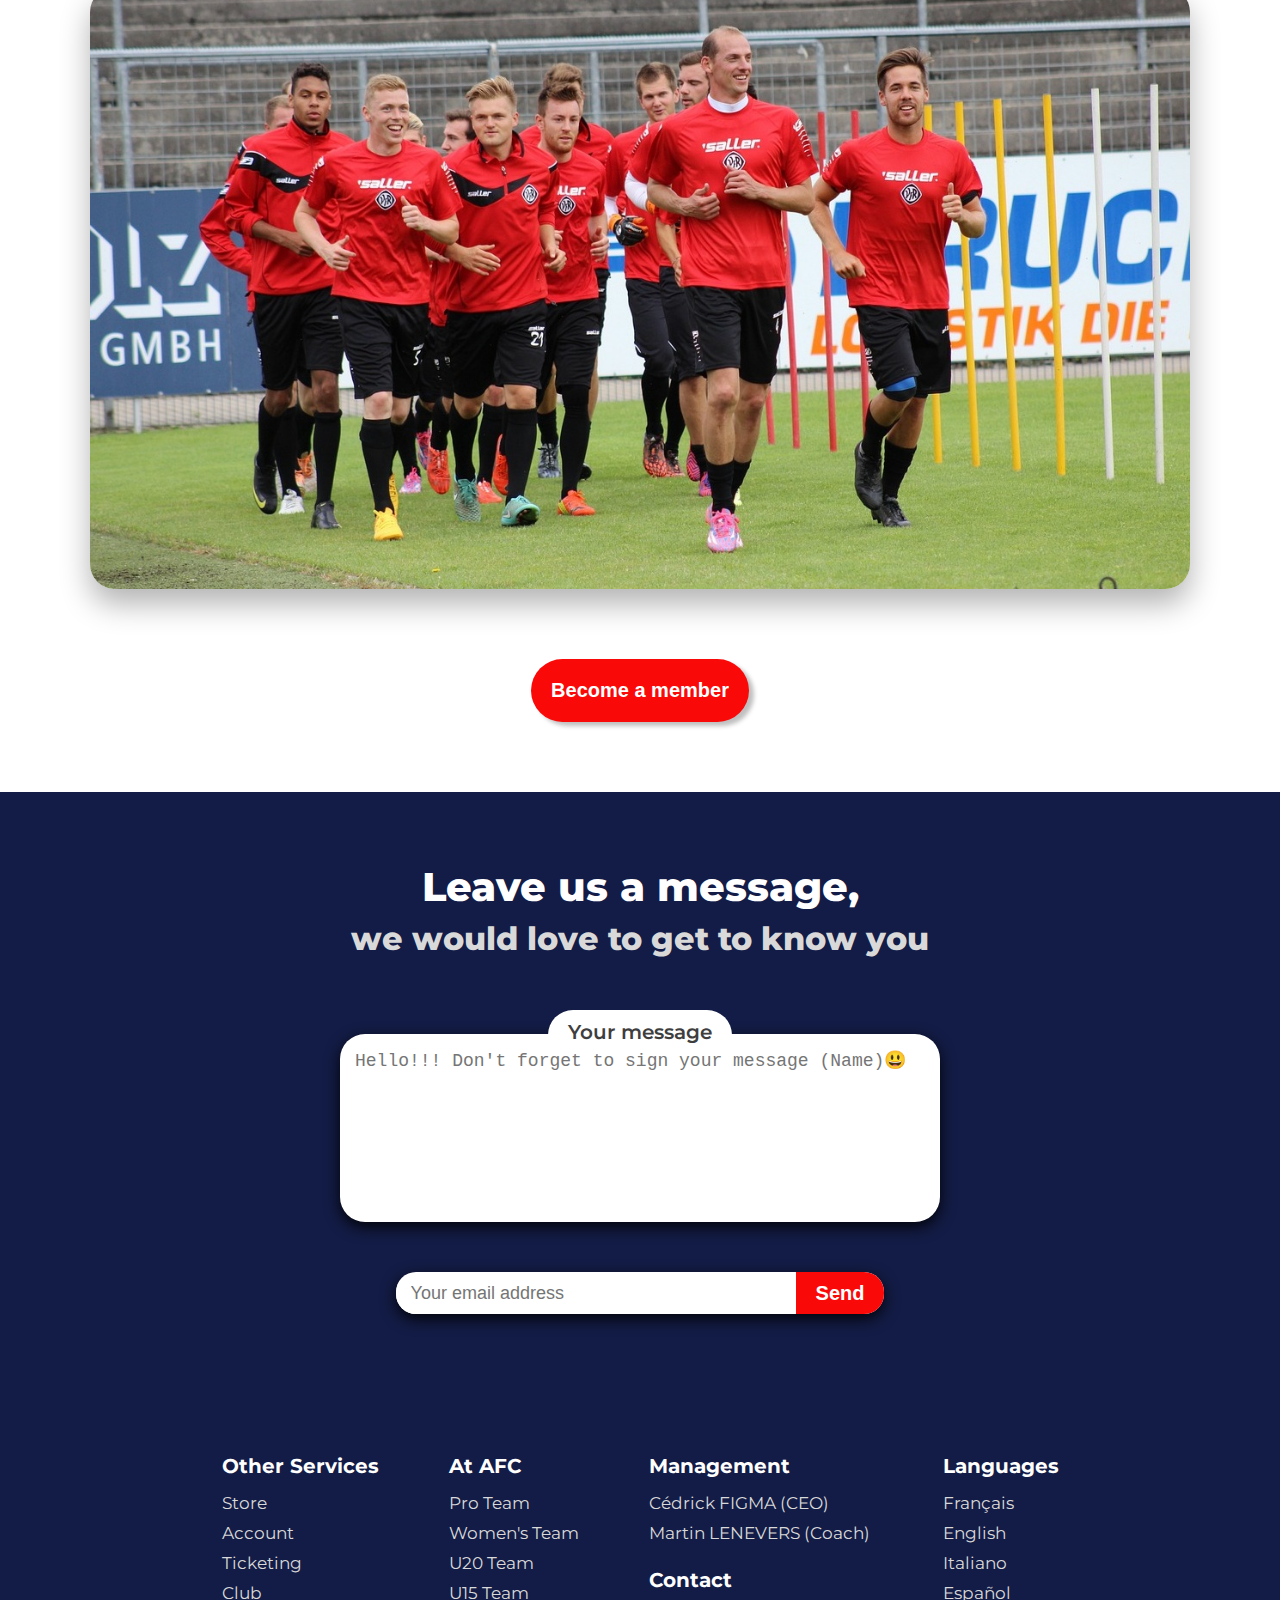
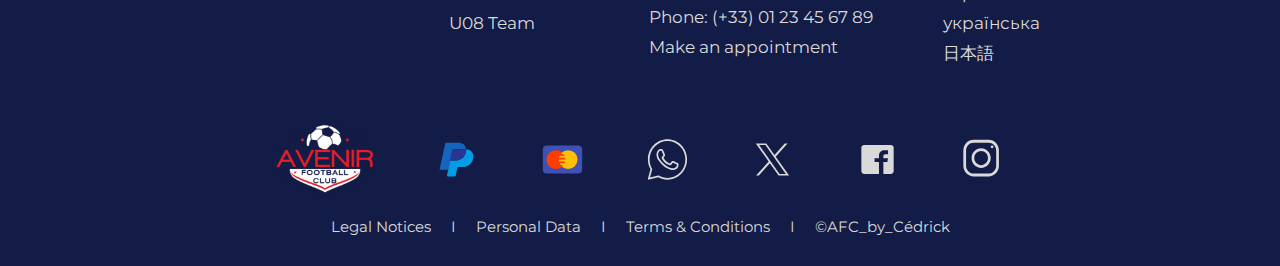
==== commit 3365ea4d: "scrolling text was set on top" ====
--- a/en.html
+++ b/en.html
@@ -4,7 +4,7 @@
     <meta charset="UTF-8">
     <meta name="viewport" content="width=device-width, initial-scale=1.0">
     <title>Avenir Football Club</title>
-    <link rel="stylesheet" href="styles.css">
+    <link rel="stylesheet" href="css/styles.css">
     <link href="https://fonts.googleapis.com/css2?family=Montserrat:wght@400;500;600;700;800&display=swap" rel="stylesheet">
 </head>
 <body>
@@ -46,6 +46,11 @@
     </section>
 
     <section id="store">
+        <div class="ride_text">
+            <div class="scrolling_text">🎁 🎁 Member Benefits -10% on all your purchases...
+                🚚 Express Delivery within 24h (free) !!
+            </div>
+        </div>
         <h5>Wear your club colors, vibrate with passion</h5>
         <h2>Explore our store</h2>
         <h4>Authenticity guaranteed</h4>
@@ -395,13 +400,13 @@
         </div>
 
         <div class="footer_logo_links">
-            <a href="#"><img src="img/logo_AFC.png" alt="Social media"></a>
-            <a href="https://www.paypal.com/fr/home"><img title="Paypal" src="img/logo_paypal.svg" alt="Social media" class="social-icon"></a>
-            <a href="https://www.mastercard.fr/fr-fr.html"><img title="Mastercard" src="img/logo_mastercard.svg" alt="Social media" class="social-icon"></a>
-            <a href="https://www.whatsapp.com/?lang=fr_FR"><img title="Whatsapp" src="img/logo_whatsapp.svg" alt="Social media" class="social-icon"></a>
-            <a href="https://x.com/Accueil"><img title="TwitterX" src="img/logo_twitterx.svg" alt="Social media" class="social-icon"></a>
-            <a href="https://www.facebook.com/"><img title="Facebook" src="img/logo_facebook.svg" alt="Social media" class="social-icon"></a>
-            <a href="https://www.instagram.com/"><img title="Instagram" src="img/logo_instagram.svg" alt="Social media" class="social-icon"></a>
+            <a href="#"><img src="img/logo_AFC.png" alt="Footer logo"></a>
+            <a href="https://www.paypal.com/fr/home"><img title="Paypal" src="img/logo_paypal.svg" alt="Footer logo" class="social_logo"></a>
+            <a href="https://www.mastercard.fr/fr-fr.html"><img title="Mastercard" src="img/logo_mastercard.svg" alt="Footer logo" class="social_logo"></a>
+            <a href="https://www.whatsapp.com/?lang=fr_FR"><img title="Whatsapp" src="img/logo_whatsapp.svg" alt="Footer logo" class="social_logo"></a>
+            <a href="https://x.com/Accueil"><img title="TwitterX" src="img/logo_twitterx.svg" alt="Footer logo" class="social_logo"></a>
+            <a href="https://www.facebook.com/"><img title="Facebook" src="img/logo_facebook.svg" alt="Footer logo" class="social_logo"></a>
+            <a href="https://www.instagram.com/"><img title="Instagram" src="img/logo_instagram.svg" alt="Footer logo" class="social_logo"></a>
         </div>
 
         <p class="rights">Legal Notices &nbsp;&nbsp;&nbsp; I &nbsp;&nbsp;&nbsp; Personal Data &nbsp;&nbsp;&nbsp; I &nbsp;&nbsp;&nbsp; Terms & Conditions &nbsp;&nbsp;&nbsp; I &nbsp;&nbsp;&nbsp; ©AFC_by_Cédrick</p>
--- a/css/styles.css
+++ b/css/styles.css
@@ -0,0 +1,1278 @@
+
+    * {
+        margin: 0;
+        padding: 0;
+        box-sizing: border-box;
+    }
+  
+    body {
+        display: 100vh;
+        font-family: Montserrat, -apple-system, Roboto, Helvetica, sans-serif;
+        background-color: #fff;
+        padding-top: 20px; /* .........Space for fixed header...... */
+    }
+  
+
+  
+    /* ........Animation keyframes........... */
+    @keyframes hoverEffect {
+        0% { transform: scale(1); }
+        50% { transform: scale(1.05); }
+        100% { transform: scale(1); }
+    }
+
+    
+    /* ............Single hover animation for interactive elements........ */
+    button:hover,
+    .brand:hover,
+    .store_button:hover,
+    .join_us_button:hover,
+    .discount_button:hover,
+    .view_button:hover,
+    .contact_button:hover,
+    .member_button:hover,
+    .send_button:hover,
+    .social_logo:hover {
+        animation: hoverEffect 0.6s ease;
+        box-shadow: 0 15px 30px rgba(0, 0, 0, 0.2);
+    }
+    
+    /* ....header, margin and shadow-effet...... */
+    header {
+        background-color: #fff;
+        display: flex;
+        width: 100%;
+        padding: 0 6%;
+        font-size: 18px;
+        font-weight: 600;
+        justify-content: space-between;
+        position: fixed;
+        top: 0;
+        left: 0;
+        z-index: 1000;
+        box-shadow: 0 2px 10px rgba(0, 0, 0, 0.1);
+    }
+    
+    .header_afc_logo {
+        height: 70px;
+        width: 90px;
+        margin: auto 0;
+    }
+    
+    
+    /* .....header store button........ */
+    .store_button {
+        border-radius: 25px;
+        background-color: #fa0909;
+        box-shadow: 5px 4px 4px rgba(0, 0, 0, 0.25);
+        margin: auto 0;
+        padding: 12px 20px;
+        color: #fff;
+        white-space: nowrap;
+        text-decoration: none;
+        text-align: center;
+        transition: transform 0.3s ease;
+    }
+    
+    .store_button:hover {
+        transform: translateY(-3px);
+        box-shadow: 5px 7px 7px rgba(0, 0, 0, 0.3);
+    }
+    
+    /* ....navigation menu...... */
+    nav {
+        display: flex;
+        margin: auto 0;
+        height: 50px;
+        gap: 30px;
+        flex-wrap: wrap;
+
+    }
+
+    nav ul {
+        display: flex;
+        margin: auto 0;
+        align-items: center;
+        gap: 30px;
+        color: #131c46;
+        list-style: none;
+    }
+    
+    .nav_link {
+        text-decoration: none;
+        color: inherit;
+        position: relative;
+        transition: color 0.3s ease;
+    }
+    
+    /* .......navigation menu red text and red underline animation......... */
+    .nav_link:hover {
+        color: #fa0909;
+    }
+    
+    .nav_link::after {
+        content: '';
+        position: absolute;
+        width: 0;
+        height: 2px;
+        bottom: -5px;
+        left: 0;
+        background-color: #fa0909;
+        transition: width 0.3s ease;
+    }
+    
+    .nav_link:hover::after {
+        width: 100%;
+    }
+    
+    .cart_logo {
+        aspect-ratio: 0.81;
+        object-fit: contain;
+        width: 38px;
+    }
+    
+    /* .............afc about section............... */
+    
+    /* .......afc background... */
+    #afc_about {
+        background: url("../img/background_section_intro.jpg") no-repeat;
+        background-size: cover;
+        position: relative;
+        padding: 120px 6%;
+
+    }
+    
+    /* ....afc container..... */
+    .intro_afc { 
+        display: flex;
+        flex-wrap: wrap;
+        justify-content: space-between;
+    }
+
+    .intro_afc h1 {
+        color: #fff;
+        font-size: 120px;
+        font-weight: 800;
+        width: 480px;
+    }
+    
+
+
+    .intro_afc article{
+        font-size: 18px;
+        color: #131c46;
+        font-weight: 600;
+        text-align: center;
+        line-height: 30px;
+        width: 520px;
+        z-index: 1;
+    }
+    
+    .intro_afc p{
+        position: relative;
+        display: flex;
+        justify-content: center;
+        width: 520px;
+        margin-top: 70px;
+        padding: 8px;
+    }
+
+    .intro_afc p:first-child{
+        margin-top: 30px;
+    }
+
+
+    /* ....background text intro afc.... */
+    
+    .intro_afc p:nth-child(1)::before {    
+        content: "";
+        position: absolute;
+        width: 100%;
+        height: 180px;
+        top: -1px; 
+        z-index: -1;  
+        background: url('../img/illustration_intro_detail1.svg') no-repeat;
+        background-size: contain;
+    }
+
+    .intro_afc p:nth-child(2)::before {    
+        content: "";
+        position: absolute;
+        width: 115%;
+        height: 220px;   
+        bottom: -40px;
+        z-index: -1;
+        background: url('../img/illustration_intro_detail2.svg') no-repeat;
+        background-size: contain;
+    }
+
+
+    .intro_afc p:nth-child(3)::before {    
+        content: "";
+        position: absolute;
+        width: 105%;
+        height: 210px;   
+        bottom: -40px;
+        z-index: -1;
+        background: url('../img/illustration_intro_detail3.svg') no-repeat;
+        background-size: contain;
+    }  
+
+    /* .......intro afc section button with animation........ */
+    .join_us_button {
+        border-radius: 50px;
+        background-color: #fa0909;
+        box-shadow: 5px 4px 4px rgba(0, 0, 0, 0.25);
+        margin-top: -25px;
+        padding: 20px;
+        font-size: 20px;
+        color: #fff;
+        font-weight: 600;
+        white-space: nowrap;
+        text-decoration: none;
+        text-align: center;
+        border: 0px;
+        transition: transform 0.3s;
+    }
+    
+    .join_us_button:hover {
+        transform: translateY(-3px);
+        box-shadow: 5px 7px 7px rgba(0, 0, 0, 0.3);
+    }
+        
+
+    /* ................Store section............. */
+
+    #store {
+        max-width: 1200px;
+        padding: 120px 0 70px;
+        margin: auto;
+        align-items: center;
+        text-align: center;
+        
+    }
+
+    /* ..........head scrolling text.......... */
+    .scrolling_text {
+        white-space: nowrap;
+        position: absolute;
+        width: 100%; 
+        font-size: 24px;
+        font-weight: bold;
+        color: #131c46;
+        animation: scroll-left 25s linear infinite;
+    }
+
+        @keyframes scroll-left {
+        0% {
+            transform: translateX(100%);
+        }
+        100% {
+            transform: translateX(-100%);
+        }
+    }
+
+    .ride_text {
+        overflow: hidden;
+        position: relative;
+        width: 100%;
+        height: 50px;
+    }
+
+
+    
+
+    #store h5 {
+        color: #3E3E3E;
+        font-size: 20px;
+        font-weight: 700;
+    }
+    
+    #store h2 {
+        color: #131c46;
+        font-size: 64px;
+        font-weight: 800;
+        margin-top: 25px;
+    }
+    
+    #store h4 {
+        color: #3E3E3E;
+        font-size: 24px;
+        font-weight: 800;
+        text-align: center;
+        margin-top: 25px;
+    }
+    
+    /* ......products container......... */
+    .box_products {
+        display: flex;
+        flex-wrap: wrap;
+        justify-content: center;
+        gap: 45px;
+        margin-top: 100px;
+    }
+    
+    .product_card {
+        border-radius: 20px;
+        background-color: #fff;
+        display: flex;
+        margin: auto 0;
+        height: 100%;
+        padding: 10px 0;
+        flex-direction: column;
+        width: 240px;
+        cursor: pointer;
+        
+    }
+
+    /* ......product card animation......... */
+    .product_card:hover {
+        transform: translateY(-15px);
+        box-shadow: 0 10px 20px rgba(0, 0, 0, 0.1);
+        
+    }
+    
+    .product_card img {
+        margin: auto;
+        width: 200px;
+    }
+    
+    .product_name {
+        color: #131c46;
+        font-weight: 600;
+        font-size: 16px;
+        padding-top: 10px;
+    }
+    
+    .product_price {
+        color: #3E3E3E;
+        font-weight: 700;
+        padding: 10px;
+    }
+    
+    /* ......product card add to cart button with animation....... */
+    .add_to_cart_button {
+        align-self: center;
+        border-radius: 25px;
+        background-color: #131c46;
+        box-shadow: 5px 4px 4px rgba(0, 0, 0, 0.25);
+        padding: 10px 20px;
+        font-size: 18px;
+        color: #fff;
+        border: none;
+        cursor: pointer;
+        transition: background-color 0.3s ease, transform 0.3s ease;
+    }
+    
+    .add_to_cart_button:hover {
+        background-color: #fa0909;
+        transform: scale(1.05);
+    }
+    
+    /*............brands collections.............*/
+    .brands_collections {
+        position: relative;
+        display: flex;
+        width: 100%;
+        padding: 80px 20px;
+        margin-top: 50px;
+        gap: 65px;
+        flex-wrap: wrap;
+        justify-content: center;
+    }
+
+    /* .......background brands collections....... */
+    .brands_collections::before {
+        content: "";
+        position: absolute;
+        width: 100%;
+        height: 100%;
+        top: 30px;
+        right: 0;
+        bottom: 0;
+        z-index: 0;
+        background: url("../img/store_collection_background.png") no-repeat;
+        background-size: contain;
+        opacity: 40%;
+    }
+    
+    
+    .brands_collections h3 {
+        color: #131c46;
+        font-size: 40px;
+        font-weight: 900;
+        text-align: center;
+        z-index: 1;
+    }
+    
+    /* ........discount banner.......... */
+    .discount_brands_collections {
+        border-radius: 25px;
+        background-color: rgba(19, 28, 70, 0.95);
+        z-index: 1;
+        display: flex;
+        min-height: 360px;
+        max-width: 1100px;
+        padding: 0 3%;
+        justify-content: space-between;
+        flex-wrap: wrap;
+        width: 100%;
+
+    }
+    
+    .discount_brands_collections:hover {
+        transform: translateY(-5px);
+    }
+    
+    .discount_brands_collections figure {
+        margin:auto 0;
+        text-align: left;
+        width: 340px;
+        gap: 60px;
+    }
+    
+    .discount_text {
+        font-size: 22px;
+        font-weight: 600;
+        color: #fff;
+        margin-bottom: 30px;
+    }
+    
+    .discount_button {
+        border-radius: 25px;
+        background-color: #fa0909;
+        box-shadow: 5px 4px 4px rgba(0, 0, 0, 0.25);
+        padding: 12px 20px;
+        font-size: 18px;
+        font-weight: 600;
+        text-decoration: none;
+        border: 0px;
+        cursor: pointer;
+        color: #fff;
+        transition: transform 0.3s ease;
+    }
+    
+    .discount_button:hover {
+        transform: translateY(-3px);
+        box-shadow: 5px 7px 7px rgba(0, 0, 0, 0.3);
+    }
+    
+    .discount_brands_collections img {
+        object-fit: contain;
+        object-position: right;
+        width: 340px;
+        min-width: 240px;
+        margin: auto 0;
+    }
+    
+    /* .........brands container........... */
+    .box_brands {
+        z-index: 1;
+        display: flex;
+        min-width: 240px;
+        max-width: 1100px;
+        align-items: center;
+        justify-content: center;
+        gap: 60px;
+        flex-wrap: wrap;
+        width: 1100px;
+    }
+
+    /* ......brand card......... */
+    .brand {
+        border-radius: 25px;
+        position: relative;
+        display: flex;
+        flex-direction: column;
+        align-items: center;
+        gap: 170px;
+        padding: 20px;
+        width: 320px;
+        height: 280px;
+        cursor: pointer;
+    }
+
+    /* .....brand animation...... */
+    .brand:hover {
+        transform: translateY(-10px);
+    }
+    
+    /* ......brand background with animation......... */
+
+    .brand:nth-child(1)::before {
+        background: url("../img/nike.jpg") no-repeat;
+    }
+
+    .brand:nth-child(2)::before {
+        background: url("../img/adidas.jpg") no-repeat;
+    }
+
+    .brand:nth-child(3)::before {
+        background: url("../img/puma.jpg") no-repeat;
+    }
+
+    .brand::before {
+        content: "";
+        position: absolute;
+        width: 320px;
+        height: 280px;
+        border-radius: 25px;
+        right: 0;
+        bottom: 0;
+        z-index: 0;
+        overflow: hidden;
+        animation: transform ease 3s;
+    }
+
+    .brand::before:hover {
+        transform: scale(1.2);
+    }
+
+    
+    .brand-name {
+        color: #3E3E3E;
+        font-size: 20px;
+        font-weight: 700;
+        text-align: center;
+        z-index: 0;
+    }
+    
+    /* ........view button on brand card......... */
+    .view_button {
+        align-items: center;
+        border-radius: 25px;
+        background-color: #131c46;
+        box-shadow: 5px 4px 4px rgba(0, 0, 0, 0.25);
+        z-index: 1;
+        padding: 15px 20px;
+        font-size: 18px;
+        font-weight: 600;
+        text-decoration: none;
+        color: #fff;
+        transition: background-color 0.3s ease;
+    }
+    
+    .view_button:hover {
+        background-color: #fa0909;
+    }
+    
+    /* ...........customer_reviews container.........*/
+    .customer_reviews {
+        text-align: left;
+        margin-top: 40px;
+        padding-left: 5%;
+    }
+    
+    .customer_reviews h3 {
+        color: #131c46;
+        font-size: 30px;
+        font-weight: 700;
+        line-height: 30px;
+    }
+    
+    .review figure {
+        display: flex;
+        margin-top: 25px;
+        gap: 10px;
+    }
+    
+    .review_content {
+        width: 400px;
+    }
+    
+    .review_content p:nth-child(1) {
+        color: #000;
+        font-size: 20px;
+        font-weight: 700;
+    }
+    
+    .review_content p:nth-child(2) {
+        font-size: 12px;
+        font-weight: 700;
+        color: #3E3E3E;
+        margin-top: 10px;
+    }
+    
+    .review_content p:nth-child(3) {
+        font-size: 14px;
+        font-weight: 500;
+        color: #3E3E3E;
+        line-height: 25px;
+        margin-top: 10px;
+    }
+    
+    .review img {
+        width: 120px;
+        border-radius: 15px;
+        box-shadow: 3px 3px 4px rgba(0, 0, 0, 0.25);
+    }
+    
+    /* .........Services section......... */
+    #services {
+        width: 100%;
+        padding: 70px 0;
+        align-items: center;
+        background-color: #f9f9f9;
+    }
+
+    #services h2 {
+        color: #131c46;
+        text-align: center;
+        font-size: 64px;
+        font-weight: 800;
+    }
+
+    .service {
+        display: flex;
+        flex-direction: column;
+        align-items: center;
+    }
+
+    /* .....service card......... */
+    .service figure{
+        display: flex;
+        margin-top: 70px;
+        width: 100%;
+        max-width: 900px;
+        justify-content: space-between;
+        flex-wrap: wrap;
+    }
+    
+    .service_content {
+        width: 500px;
+        align-items: center;
+        margin: auto 0;
+    }
+    
+    .service_content h4 {
+        color: #131c46;
+        font-size: 24px;
+        font-weight: 700;
+    }
+    
+    .service_content p {
+        color: #3E3E3E;
+        font-size: 18px;
+        font-weight: 500;
+        line-height: 28px;
+        margin-top: 15px;
+    }
+    
+    .service img {
+        object-fit: fill;
+        width: 350px;
+        border-radius: 15px;
+        min-width: 240px;
+        cursor: pointer;
+        box-shadow: 0 10px 20px rgba(0, 0, 0, 0.1);
+        transition: transform 0.3s ease;
+    }
+    
+    .service img:hover {
+        transform: scale(2);
+    }
+
+    /* .....our services contact button ........... */
+    .contact_button {
+        border-radius: 50px;
+        background-color: #fa0909;
+        box-shadow: 5px 4px 4px rgba(0, 0, 0, 0.25);
+        margin-top: 80px;
+        padding: 20px;
+        font-size: 20px;
+        color: #fff;
+        font-weight: 600;
+        text-decoration: none;
+        border: 0px;
+        transition: transform 0.3s ease;
+    }
+    
+    .contact_button:hover {
+        transform: translateY(-3px);
+        box-shadow: 5px 7px 7px rgba(0, 0, 0, 0.3);
+    }
+    
+    /* ......................Team section................... */
+    #team {
+        display: flex;
+        margin: auto;
+        width: 100%;
+        max-width: 1100px;
+        padding: 70px 0;
+        flex-direction: column;
+        align-items: center;
+        justify-content: center;
+    }
+    
+    #team h2 {
+        color: #131c46;
+        text-align: center;
+        font-size: 64px;
+        font-weight: 800;
+        align-self: stretch;
+    }
+    
+    /* ........news container........... */
+    .box_news {
+        border-radius: 50px;
+        background-color: #131c46;
+        margin-top: 70px;
+        width: 100%;
+        padding: 50px;
+        box-shadow: 0 15px 30px rgba(0, 0, 0, 0.2);
+        transition: transform 0.3s ease;
+    }
+    
+    .box_news:hover {
+        transform: translateY(-5px);
+    }
+    
+    .box_news h3 {
+        color: #fff;
+        font-size: 32px;
+        font-weight: 700;
+    }
+    
+    /* .......news card......... */
+    .news figure{
+        display: flex;
+        margin-top: 50px;
+        min-height: 280px;
+        width: 100%;
+        align-items: center;
+        justify-content: space-between;
+        flex-wrap: wrap;
+    }
+    
+    .news img {
+        object-fit: contain;
+        width: 410px;
+        border-radius: 20px;
+        min-width: 240px;
+        margin: auto 0;
+        box-shadow: 0 10px 20px rgba(0, 0, 0, 0.2);
+        transition: transform 0.3s ease;
+    }
+    
+    .news img:hover {
+        transform: scale(2);
+    }
+    
+    .news_content {
+        min-width: 240px;
+        margin: auto 0;
+        min-height: 230px;
+        width: 560px;
+    }
+    
+    .news_content h4 {
+        color: #fff;
+        font-size: 22px;
+        font-weight: 700;
+    }
+    
+    .news_content p {
+        border-radius: 20px;
+        background-color: #fff;
+        margin-top: 10px;
+        padding: 15px;
+        font-size: 18px;
+        text-align: justify;
+        color: #3E3E3E;
+        font-weight: 500;
+        line-height: 28px;
+    }
+    
+    /* ........container players........... */
+    .box_players {
+        display: flex;
+        margin-top: 70px;
+        width: 100%;
+        flex-direction: column;
+        align-items: center;
+        justify-content: start;
+        animation: transform;
+    }
+
+    
+    .box_players h3 {
+        color: #131c46;
+        text-align: center;
+        font-size: 32px;
+        font-weight: 700;
+        line-height: 1;
+    }
+    
+    /* .......players list.......... */
+    .players {
+        display: flex;
+        flex-wrap: wrap;
+        border-radius: 25px;
+        margin-top: 60px;
+        gap: 50px;
+        max-width: 1100px;
+        justify-content: space-between;
+        align-items: center;
+    }
+    
+    .players figure:hover {
+        transform: translateY(-15px);
+    }
+    
+    .players figure {
+        border-radius: 25px;
+        background-color: #131c46;
+        padding: 20px;
+        font-size: 16px;
+        color: #fff;
+        font-weight: 500;
+        text-align: center;
+        line-height: 30px;
+        width: 280px;
+        margin: 20px auto;
+        box-shadow: 0 10px 20px rgba(0, 0, 0, 0.3);
+    }
+    
+    .box_players img {
+        object-fit: contain;
+        width: 100%;
+        border-radius: 25px;
+        margin-top: 60px;
+        box-shadow: 0 15px 30px rgba(0, 0, 0, 0.3);
+    }
+    
+    /* .......team's member button....... */
+    .member_button {
+        border-radius: 50px;
+        background-color: #fa0909;
+        box-shadow: 5px 4px 4px rgba(0, 0, 0, 0.25);
+        margin-top: 70px;
+        min-height: 58px;
+        padding: 20px;
+        font-size: 20px;
+        color: #fff;
+        font-weight: 600;
+        text-decoration: none;
+        border: 0px;
+        text-align: center;
+        transition: transform 0.3s ease;
+    }
+    
+    .member_button:hover {
+        transform: translateY(-3px);
+        box-shadow: 5px 7px 7px rgba(0, 0, 0, 0.3);
+    }
+    
+    /* .................Contact section................ */
+    #contact {
+        background-color: #131c46;
+        position: relative;
+        z-index: 10;
+        display: flex;
+        width: 100%;
+        padding: 70px 0;
+        flex-direction: column;
+    }
+    
+    #contact h2 {
+        color: #fff;
+        font-size: 40px;
+        font-weight: 800;
+        text-align: center;
+        z-index: 1;
+    }
+
+    #contact h2 span {
+        font-size: 32px;
+        color: #d9d9d9;
+    }
+    
+    .message {
+        border-radius: 0 0 0 0;
+        align-self: center;
+        z-index: 1;
+        display: flex;
+        margin-top: 50px;
+        width: 600px;
+        max-width: 100%;
+        flex-direction: column;
+        align-items: stretch;
+        font-size: 20px;
+        color: #3f3e3e;
+        font-weight: 600;
+        text-align: center;
+
+    }
+    
+    .message label {
+        align-self: center;
+        border-radius: 25px 25px 0 0;
+        background-color: #fff;
+        z-index: 10;
+        padding: 10px 20px 0;
+        margin-bottom: -10px;
+    }
+    
+    .message textarea {
+        border-radius: 25px;
+        background-color: #fff;
+        font-size: 18px;
+        height: 188px;
+        border: none;
+        resize: none;
+        padding: 15px;
+        box-shadow: 0 5px 15px rgba(0, 0, 0, 0.9);
+    }
+
+    .message:hover {
+        transform: scale(1.5);
+    }
+    
+    .email {
+        border-radius: 20px;
+        background-color: #fff;
+        align-self: center;
+        z-index: 1;
+        display: flex;
+        margin-top: 50px;
+        min-height: 42px;
+        align-items: center;
+        flex-wrap: wrap;
+        box-shadow: 0 5px 15px rgba(0, 0, 0, 0.9);
+    }
+    
+    .email input {
+        border-radius: 20px 0 0 20px;
+        color: #3f3e3e;
+        font-size: 18px;
+        font-weight: 400;
+        margin: auto 0;
+        width: 400px;
+        padding: 10px 15px;
+        border: none;
+        background-color: #fff
+    }
+    
+    /* ........contact send button......... */
+    .send_button {
+        border-radius: 0 20px 20px 0;
+        background-color: #fa0909;
+        margin: auto 0;
+        min-height: 42px;
+        padding: 9px 20px;
+        font-size: 20px;
+        color: #fff;
+        font-weight: 700;
+        border: none;
+        cursor: pointer;
+        transition: background-color 0.3s ease;
+    }
+    
+    .send_button:hover {
+        background-color: #d50808;
+    }
+    
+
+    /* ......................Footer......................*/
+    footer {
+        background-color: #131c46;
+        display: flex;
+        min-height: 464px;
+        width: 100%;
+        padding: 70px 0 30px;
+        align-items: center;
+        gap: 30px;
+        justify-content: center;
+        flex-direction: column;
+    }
+    
+    .footer_menu {
+        display: flex;
+        align-items: start;
+        gap: 70px;
+        justify-content: center;
+        flex-direction: row;
+        width: 920px;
+    }
+    
+
+    
+    .footer_menu h3 {
+        color: #fff;
+        font-size: 20px;
+        font-weight: 700;
+        text-align: start;
+    }
+    
+    .footer_links {
+        list-style: none;
+        color: #d9d9d9;
+        font-size: 17px;
+        font-weight: 400;
+        line-height: 30px;
+        margin-top: 10px;
+    }
+    
+    .footer_links a {
+        color: inherit;
+        text-decoration: none;
+        transition: color 0.3s ease;
+    }
+    
+    .footer_links a:hover {
+        color: #fa0909;
+    }
+    
+    .footer_text {
+        color: #d9d9d9;
+        font-size: 17px;
+        font-weight: 400;
+        line-height: 30px;
+        margin-top: 10px;
+    }
+    
+    .footer_text a {
+        color: inherit;
+        text-decoration: none;
+        transition: color 0.3s ease;
+    }
+    
+    .footer_text a:hover{
+        color: #fa0909;
+    }
+
+    /* .....space between contact and staff...... */
+    .footer_menu figure {
+        margin-bottom: 20px;
+    }
+    
+    .footer_logo_links {
+        display: flex;
+        height: 75px;
+        min-width: 240px;
+        align-items: center;
+        gap: 60px;
+        justify-content: center;
+        flex-wrap: wrap;
+    }
+    
+    .social_logo {
+        max-width: 45px;
+        max-height: 45px;
+        color: #d9d9d9;
+        object-position: center;
+        margin: auto 0;
+        flex-shrink: 0;
+        transition: transform 0.3s ease;
+    }
+
+    .footer_logo_links img {
+        height: 95px;
+        width: 100px;
+    }
+    
+    .social_logo:hover {
+        transform: scale(1.2);
+    }
+    
+    .rights {
+        color: #d9d9d9;
+        font-size: 15px;
+        font-weight: 400;
+        text-align: center;
+        cursor: pointer;
+    }
+
+    /* ................Tablet display.................... */
+
+    @media (max-width: 1024px) {
+        
+        /* .............afc about section............... */
+        
+        /* .......afc background... */
+        #afc_about {
+            padding: 80px 6%;
+
+        }
+
+        .intro_afc h1 {
+            font-size: 90px;
+            width: 380px;
+        }
+        
+
+
+        .intro_afc article{
+            font-size: 16px;
+            width: 460px;
+        }
+        
+        .intro_afc p{
+            width: 460px;
+            margin-top: 30px;
+            padding: 3px;
+        }
+
+
+        /* ....background text intro afc.... */
+        .intro_afc p:nth-child(2)::before, .intro_afc p:nth-child(3)::before {    
+            bottom: -58px;
+        }  
+ 
+
+        /* ......................Team section................... */
+        #team {
+            display: flex;
+            margin: auto;
+            width: 100%;
+            max-width: 900px;
+            padding: 70px 0;
+            flex-direction: column;
+            align-items: center;
+            justify-content: center;
+        }
+        
+        #team h2 {
+            color: #131c46;
+            text-align: center;
+            font-size: 64px;
+            font-weight: 800;
+            align-self: stretch;
+        }
+        
+        /* ........news container........... */
+        .box_news {
+            padding: 20px;
+        }
+        
+        
+        .box_news h3 {
+            font-size: 32px;
+        }
+        
+        /* .......news card......... */
+        .news figure{
+            margin-top: 20px;
+        }
+        
+        .news img {
+            width: 340px;
+        }
+        
+        .news_content {
+            width: 500px;
+        }
+        
+        .news_content h4 {
+            font-size: 19px;
+        }
+        
+        .news_content p {
+            margin-top: 10px;
+            padding: 10px;
+            font-size: 16px;
+        }
+
+    }
+
+
+
+    @media (max-width: 912px) {
+        
+        /* .............afc about section............... */
+        
+        /* .......afc background... */
+        #afc_about {
+            padding: 80px 6%;
+            text-align: center;
+            margin: auto;
+
+        }
+
+        .intro_afc h1 {
+            width: 100%;
+        }
+        
+        .intro_afc article{
+            margin: auto;
+        }
+        
+        /* .......intro afc section button with animation........ */
+        .join_us_button {
+            margin-top: 55px;
+        }
+
+            /*............brands collections.............*/
+        .brands_collections {
+            width: 90%;
+            margin:50px auto;
+        }
+
+        /* .........Services section......... */
+        #services {
+            padding: 50px 0;
+        }
+
+        /* .....service card......... */
+        .service figure{
+            max-width: 800px;
+        }
+        
+        .service_content {
+            width: 400px;
+        }
+        
+
+        /* ......................Team section................... */
+        #team {
+            max-width: 750px;
+            padding: 50px 0;
+
+        }
+        
+        
+        /* ........news container........... */
+        .box_news {
+            padding: 20px;
+        }
+        
+        /* .......news card......... */
+        .news figure{
+            margin-top: 40px;
+        }
+        
+        .news img {
+            width: 100%;
+            border-radius: 0 0 20px 20px;
+        }
+        
+        .row_reverse img {
+            order: 2;
+        }
+
+        .news_content {
+            width: 100%;
+        }
+        
+        .news_content p {
+            border-radius: 20px 20px 0 0;
+        }
+
+
+
+        /* ......................Footer......................*/ 
+        .footer_menu {
+            width: 700px;
+            gap: 30px;
+        }
+
+        .footer_text {
+            color: #d9d9d9;
+            font-size: 15px;
+            width: 196px;
+        }
+        
+
+    }
+
+    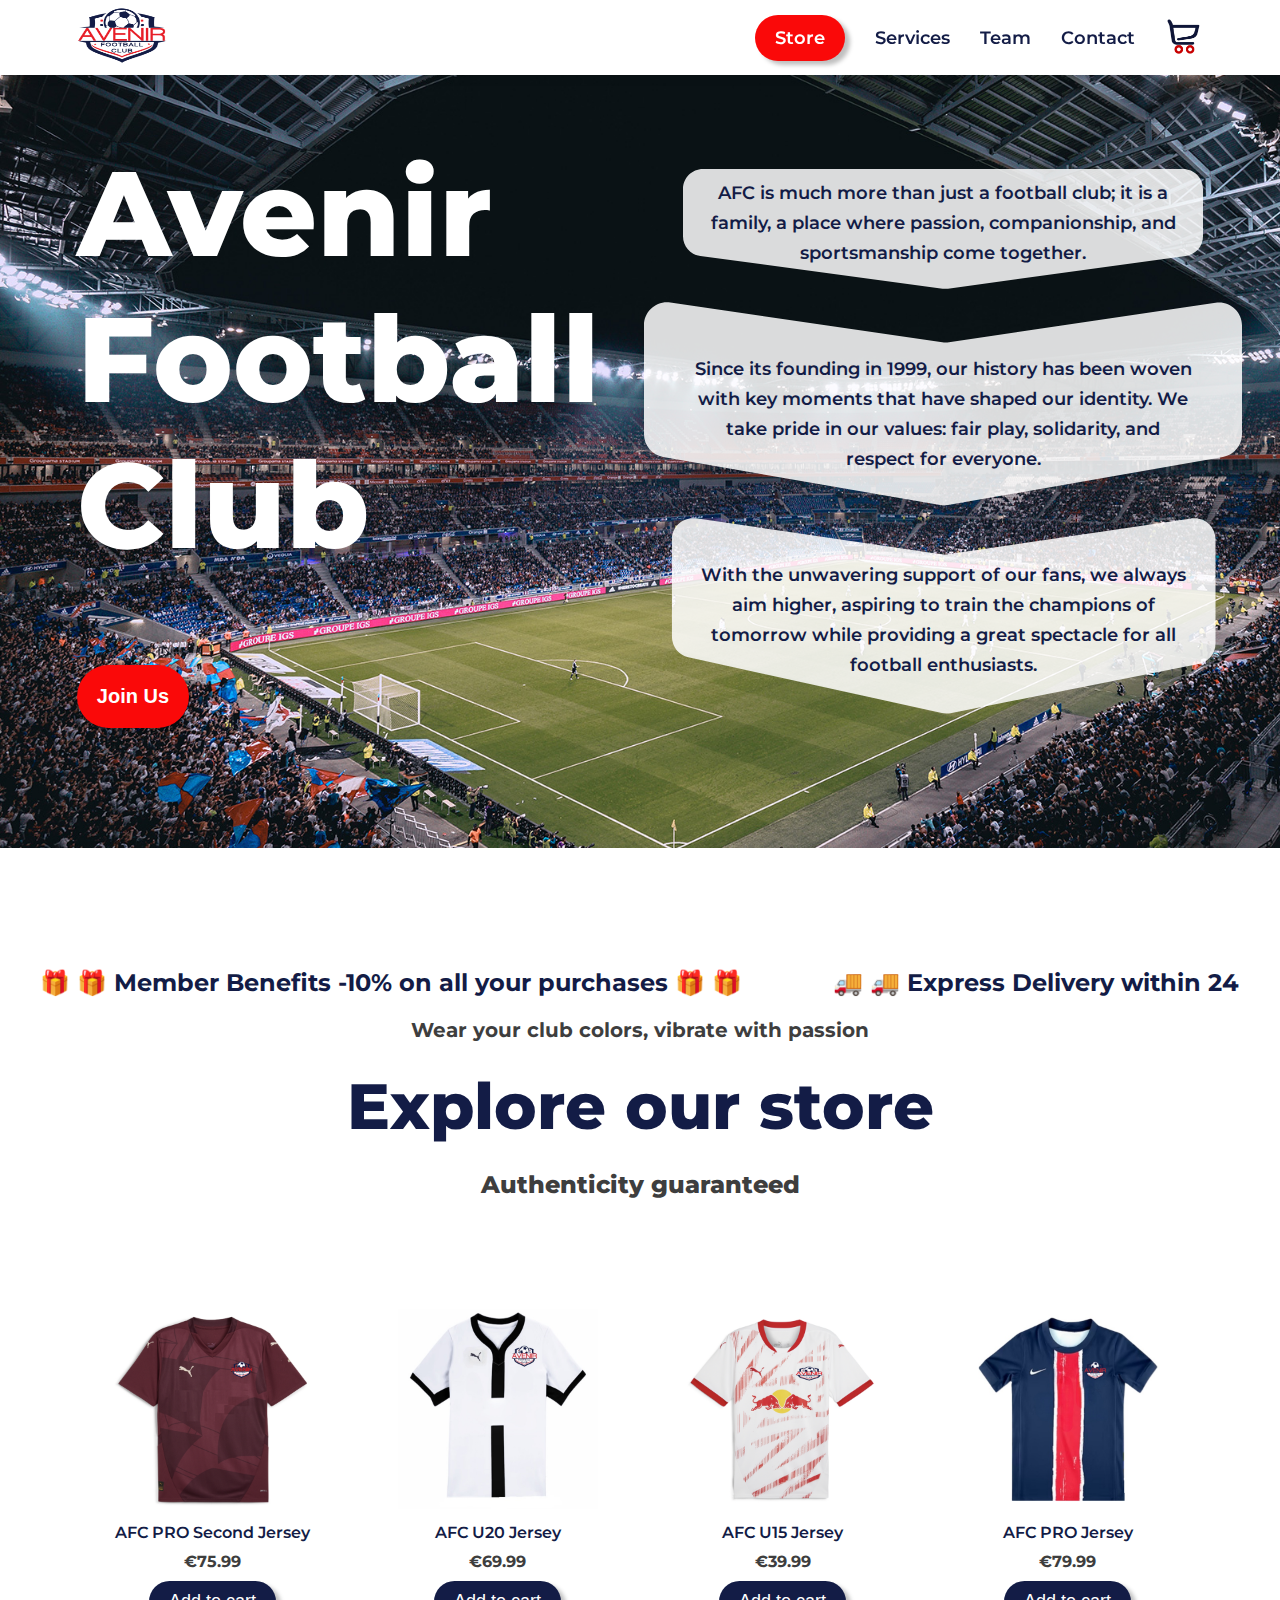
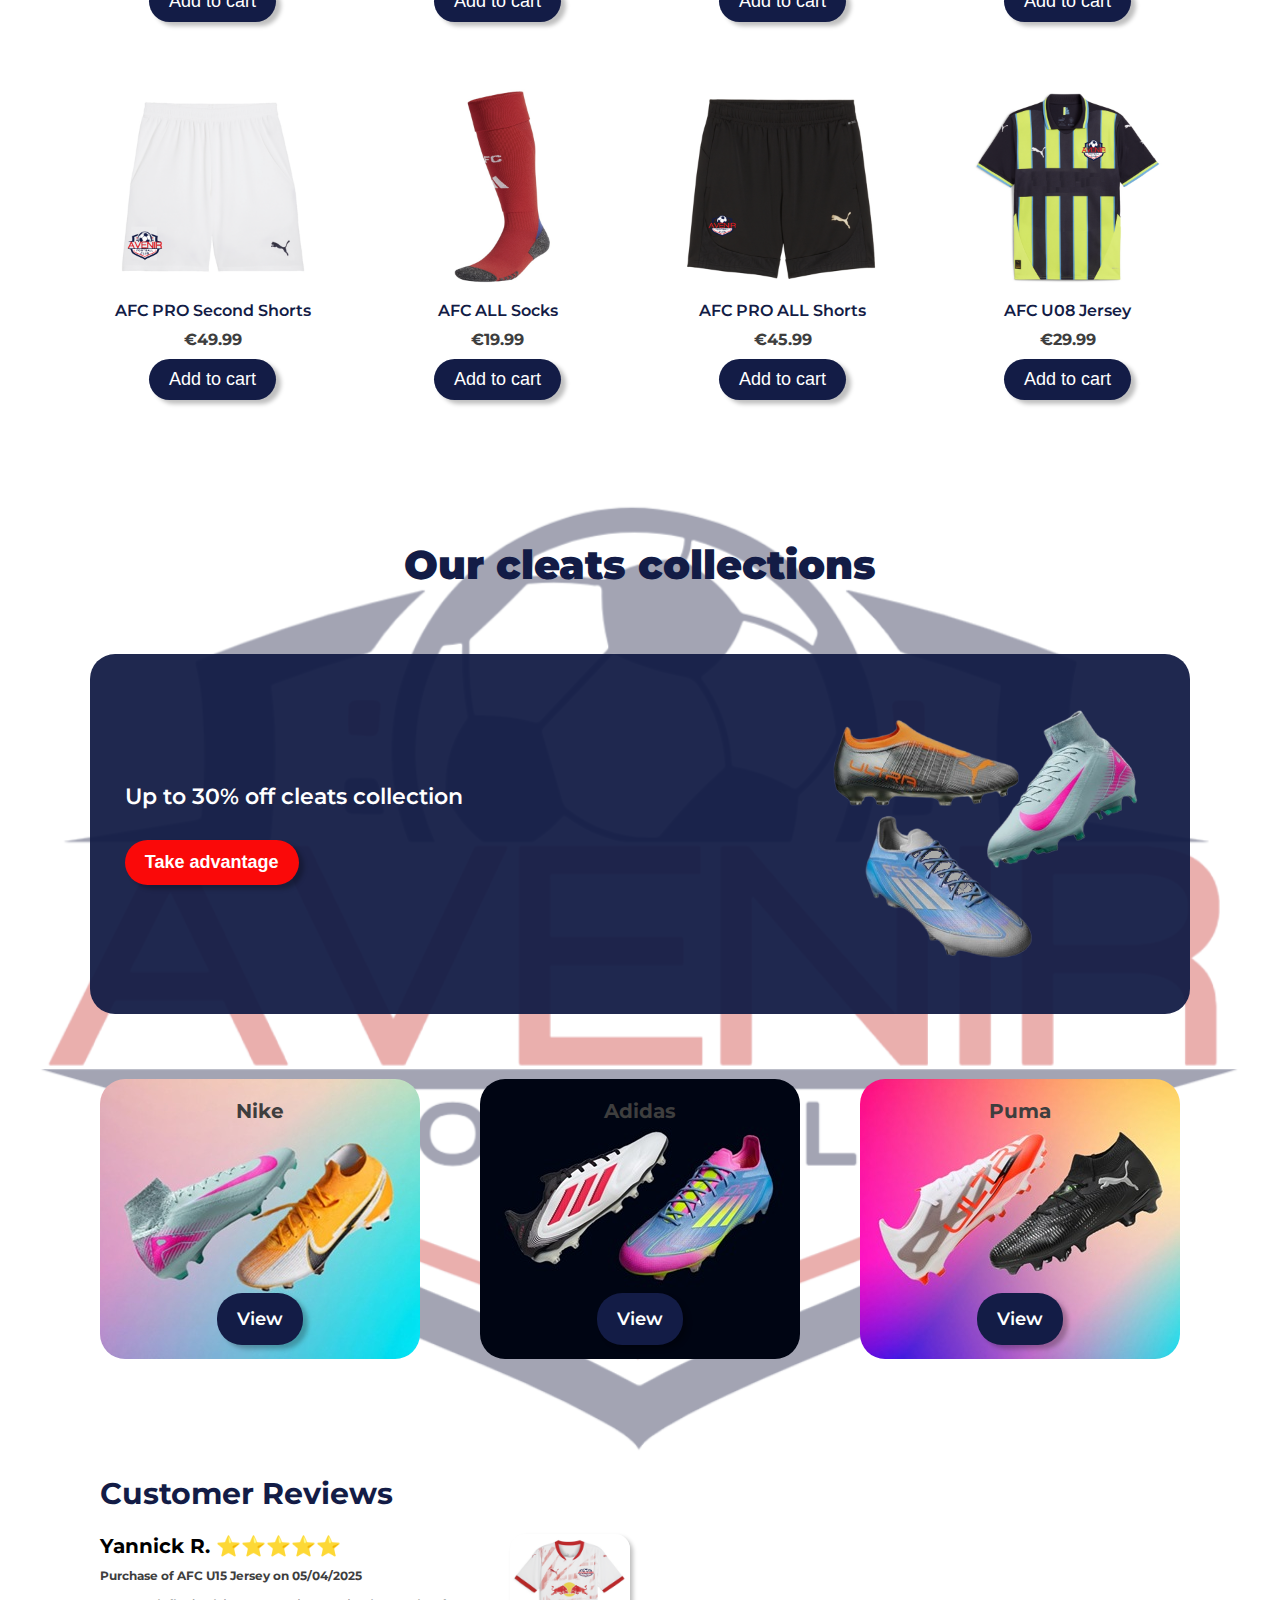
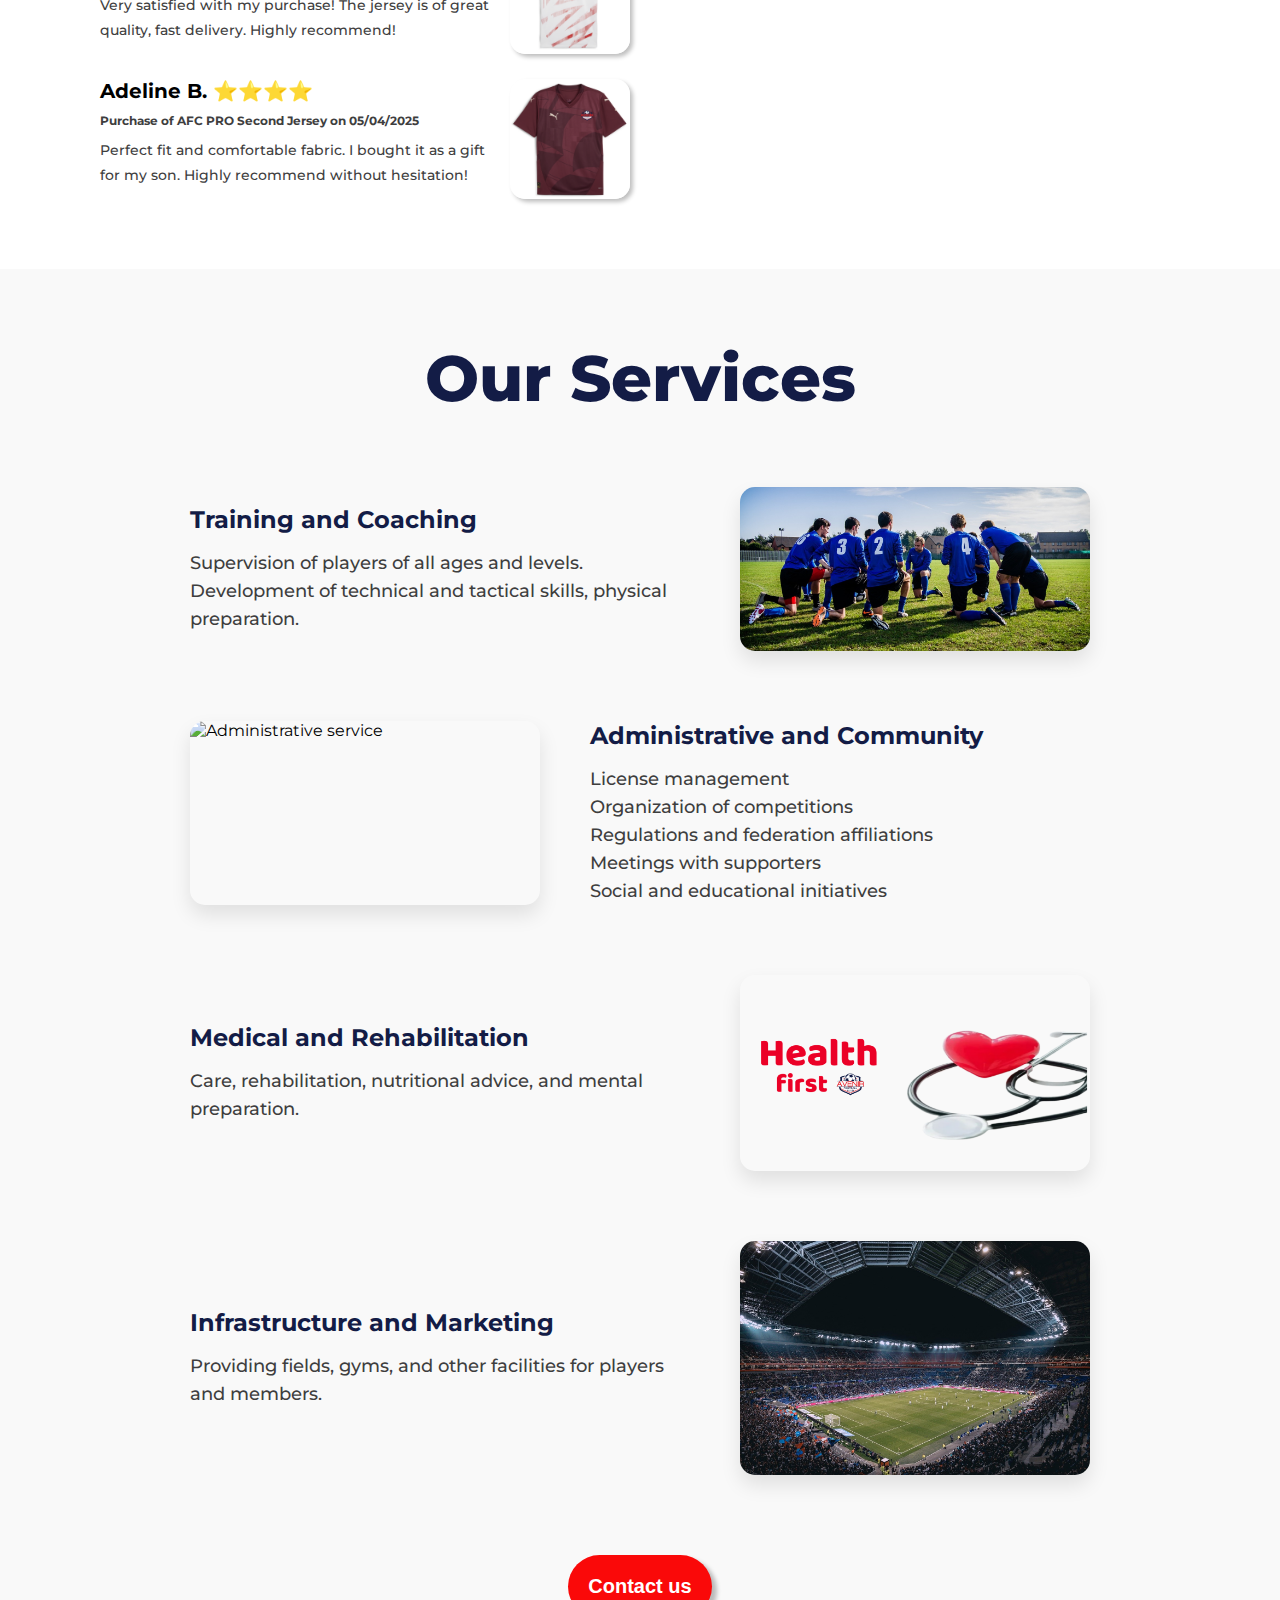
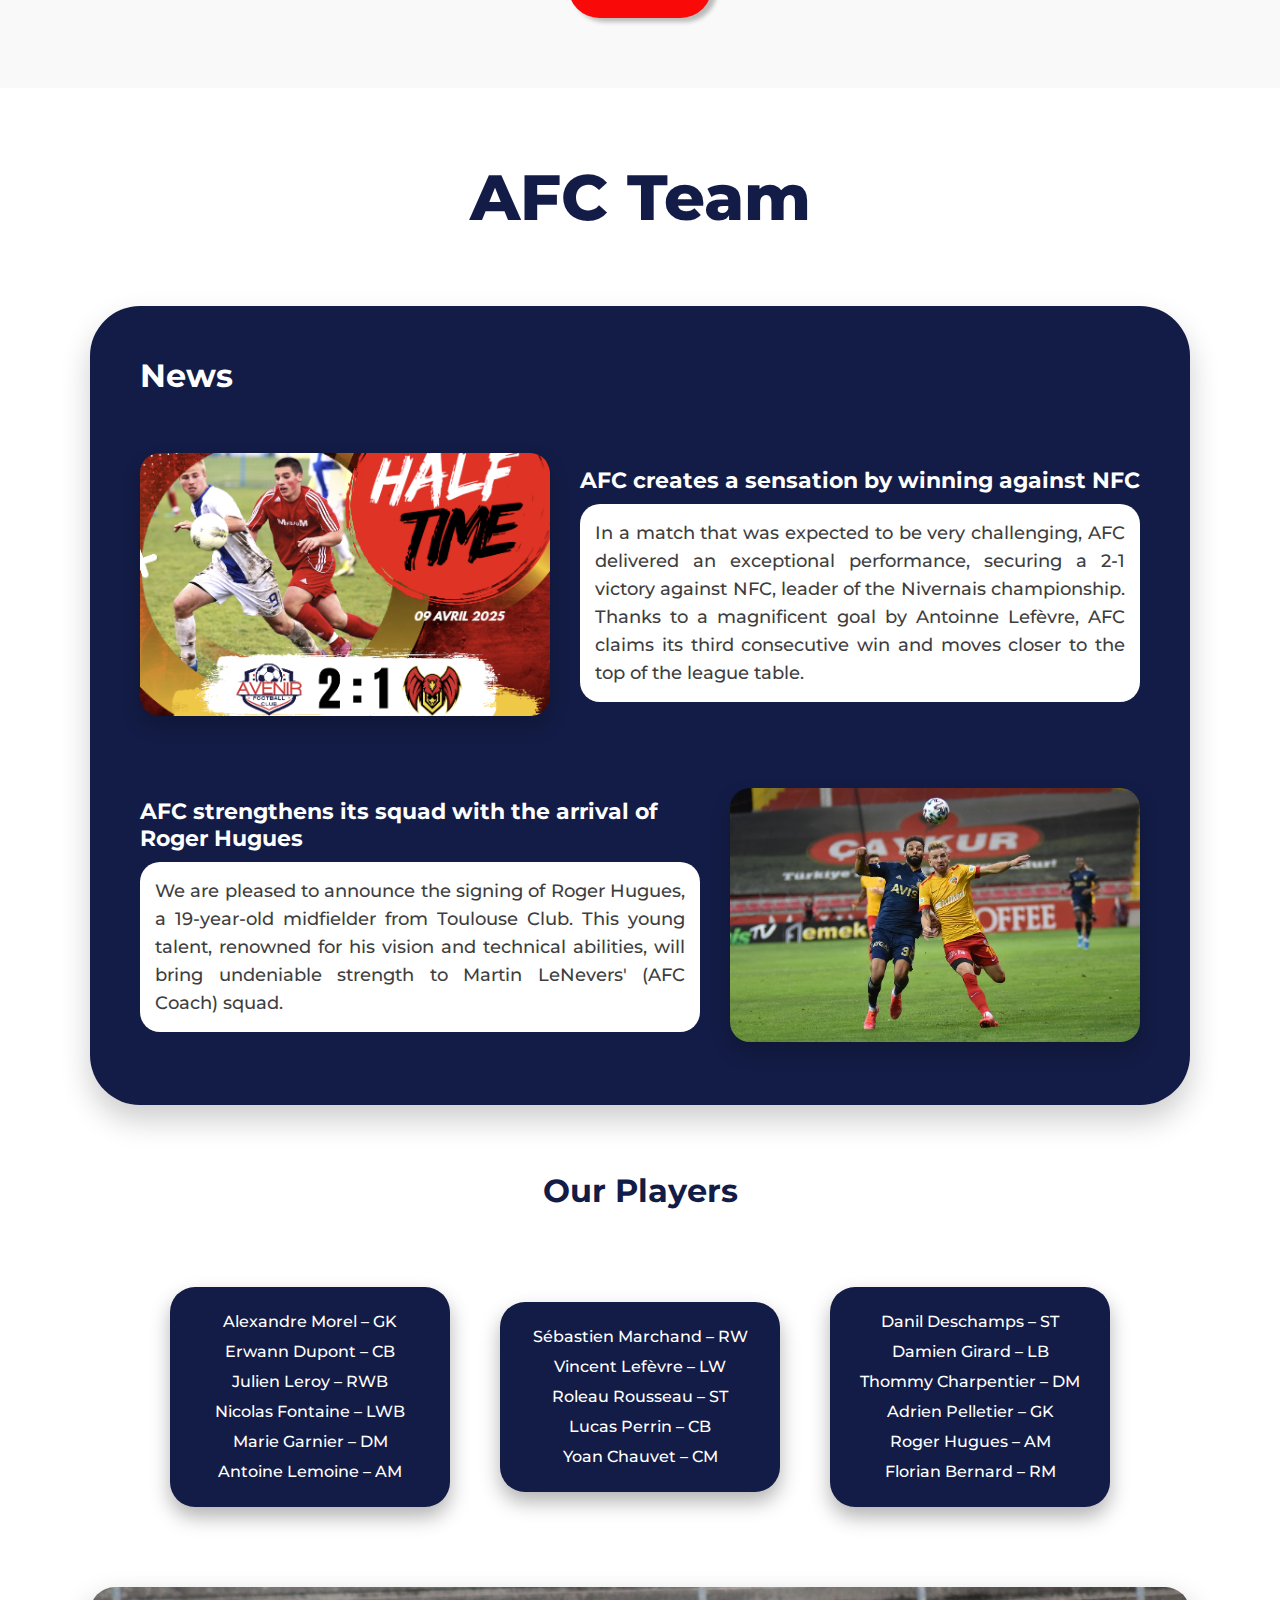
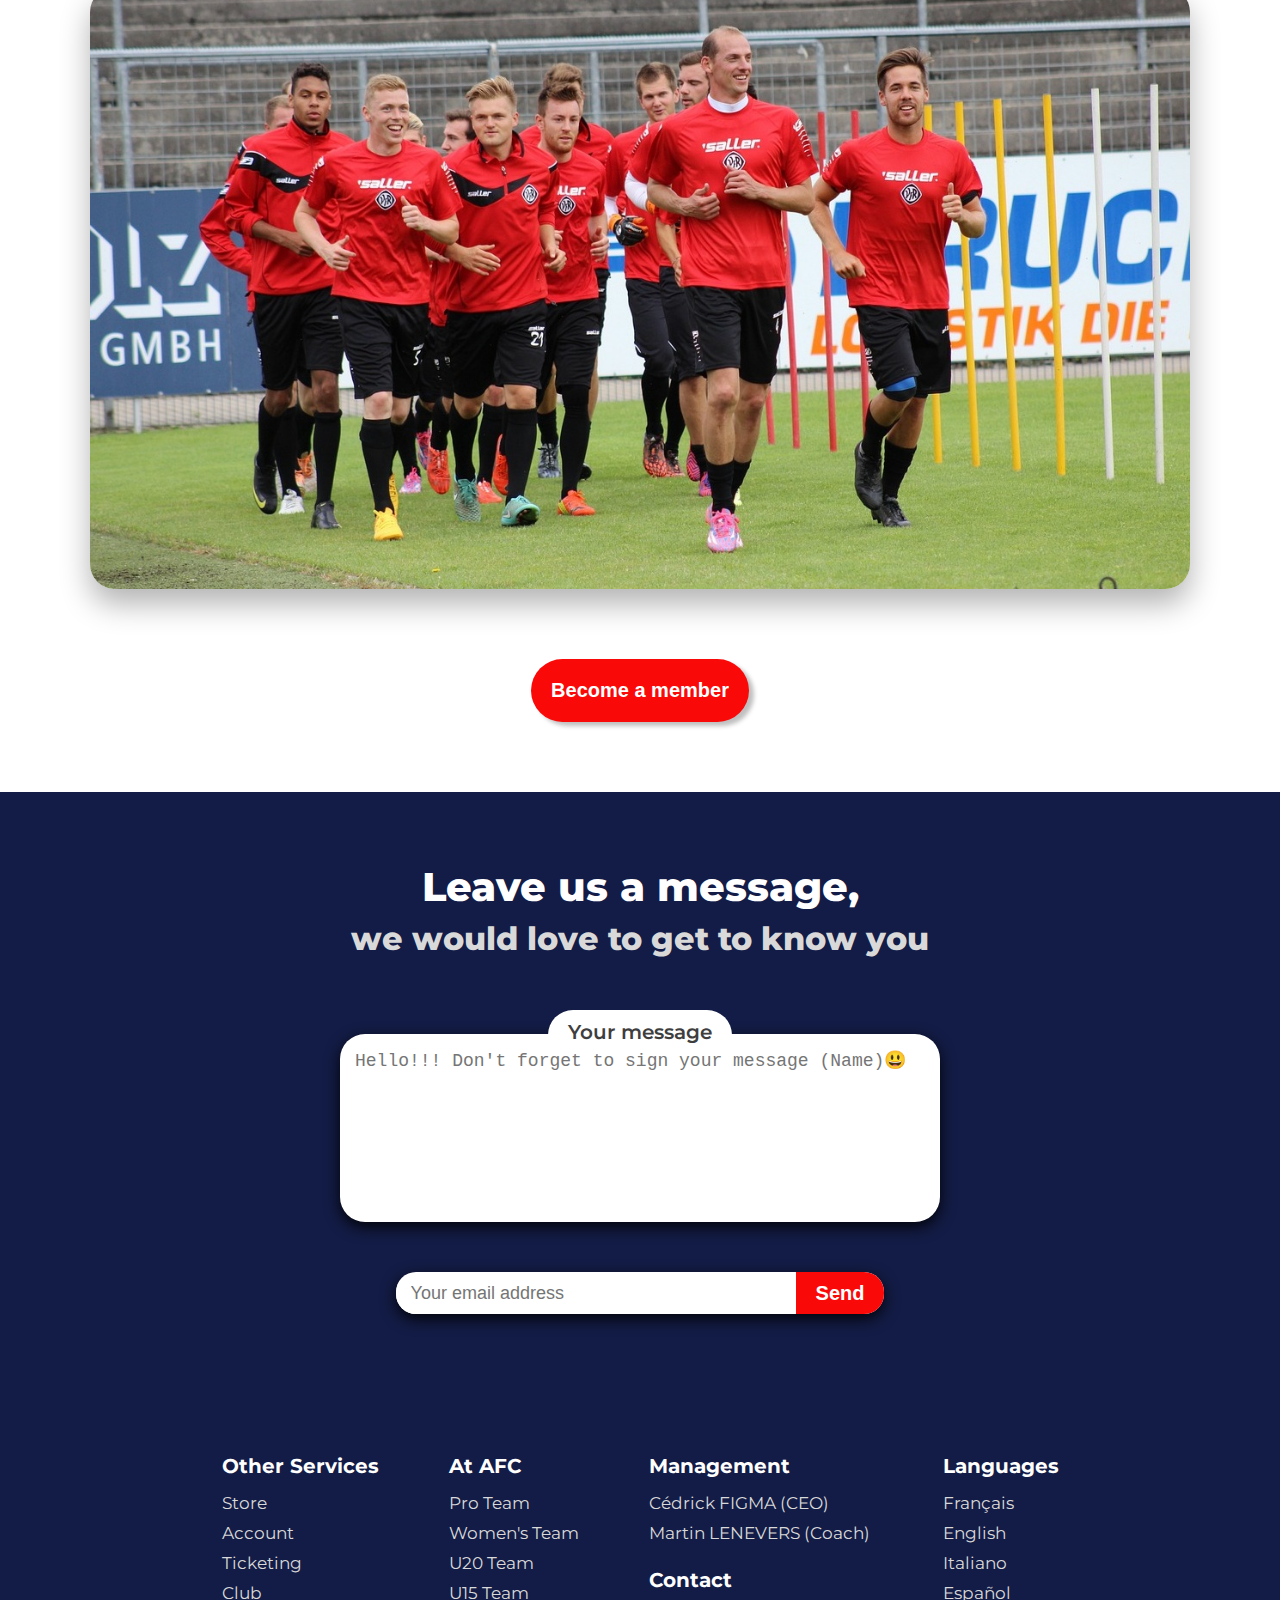
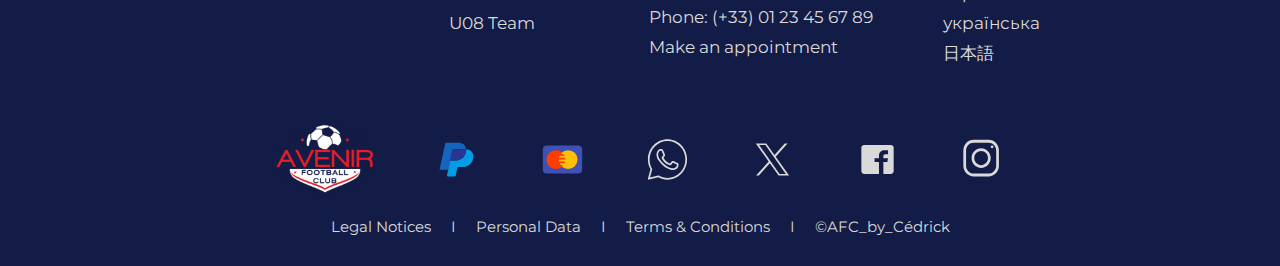
==== commit b80bba94: "media queries 656px" ====
--- a/en.html
+++ b/en.html
@@ -47,10 +47,11 @@
 
     <section id="store">
         <div class="ride_text">
-            <div class="scrolling_text">🎁 🎁 Member Benefits -10% on all your purchases...
-                🚚 Express Delivery within 24h (free) !!
+            <div class="scrolling_text">🎁 🎁 Member Benefits -10% on all your purchases 🎁 🎁 &nbsp;&nbsp;&nbsp; &nbsp;&nbsp;&nbsp; &nbsp;&nbsp;&nbsp;
+                🚚 🚚 Express Delivery within 24h (free) 🚚 🚚
             </div>
         </div>
+
         <h5>Wear your club colors, vibrate with passion</h5>
         <h2>Explore our store</h2>
         <h4>Authenticity guaranteed</h4>
@@ -157,17 +158,17 @@
             </article>
 
             <div class="box_brands" id="cleats">
-            <article class="brand animate-pop-in">
+            <article class="brand">
                 <p class="brand-name">Nike</p>
                 <a href="https://www.nike.com/fr/w/football-chaussures-1gdj0zy7ok" class="view_button">View</a>
             </article>
 
-            <article class="brand animate-pop-in">
+            <article class="brand">
                 <p class="brand-name">Adidas</p>
                 <a href="https://www.adidas.fr/chaussures-football-elite_level-hommes" class="view_button">View</a>
             </article>
 
-            <article class="brand animate-pop-in">
+            <article class="brand">
                 <p class="brand-name">Puma</p>
                 <a href="https://eu.puma.com/fr/fr/homme/chaussures/football" class="view_button">View</a>
             </article>
--- a/css/styles.css
+++ b/css/styles.css
@@ -761,7 +761,6 @@
     .news_content {
         min-width: 240px;
         margin: auto 0;
-        min-height: 230px;
         width: 560px;
     }
     
@@ -1121,25 +1120,6 @@
  
 
         /* ......................Team section................... */
-        #team {
-            display: flex;
-            margin: auto;
-            width: 100%;
-            max-width: 900px;
-            padding: 70px 0;
-            flex-direction: column;
-            align-items: center;
-            justify-content: center;
-        }
-        
-        #team h2 {
-            color: #131c46;
-            text-align: center;
-            font-size: 64px;
-            font-weight: 800;
-            align-self: stretch;
-        }
-        
         /* ........news container........... */
         .box_news {
             padding: 20px;
@@ -1180,8 +1160,7 @@
     @media (max-width: 912px) {
         
         /* .............afc about section............... */
-        
-        /* .......afc background... */
+      
         #afc_about {
             padding: 80px 6%;
             text-align: center;
@@ -1202,7 +1181,7 @@
             margin-top: 55px;
         }
 
-            /*............brands collections.............*/
+        /*............brands collections.............*/
         .brands_collections {
             width: 90%;
             margin:50px auto;
@@ -1225,7 +1204,7 @@
 
         /* ......................Team section................... */
         #team {
-            max-width: 750px;
+            max-width: 670px;
             padding: 50px 0;
 
         }
@@ -1252,6 +1231,7 @@
 
         .news_content {
             width: 100%;
+            margin: 0;
         }
         
         .news_content p {
@@ -1275,4 +1255,141 @@
 
     }
 
+
+    @media (max-width: 820px) {
+
+        /* ........discount banner.......... */
+        /* .......recizing image and text width......... */
+        .discount_text {
+            font-size: 20px;
+            margin-bottom: 20px;
+        }
+
+        .discount_brands_collections figure {
+            width: 240px;
+        }
+        
+        .discount_brands_collections img {
+            width: 300px;
+        }
+        
+        /* .........brands container........... */
+        .box_brands {
+            gap: 50px;
+        }
+
+        /* ......brand card......... */
+        .brand {
+            gap: 170px;
+            padding: 10px;
+            width: 300px;
+            height: 260px;
+        }
+
+        /* ......brand background with animation......... */
+        .brand::before {
+            width: 300px;
+            height: 260px;
+        }
+
+
+        /* .........Services section......... */
+        #services {
+            padding: 50px 0;
+        }
+
+        /* .....service card......... */
+        .service figure{
+            max-width: 700px;
+        }
+        
+        .service_content {
+            width: 300px;
+        }
+
+
+
+
+
+        
+    }
+
+
+
+     @media (max-width: 656px) {
+        
+        /* .............afc about section............... */
+        
+        /* .......afc background... */
+
+        .intro_afc h1 {
+            font-size: 64px;
+            width: 310px;
+        }
+        
+        .intro_afc p{
+            background-color: #fff;
+            opacity: 85%;
+            border-radius: 20px;
+            font-size: 14px;
+            width: 310px;
+            margin-top: 30px;
+            padding: 5px 10px;
+        }
+
+        /* ....background text intro afc.... */
+        .intro_afc p::before {    
+            display: none;
+        }
+
+        .join_us_button {
+            font-size: 16px;
+        }
+
+
+         /* ................Store section............. */
+
+        #store {
+            padding: 70px 0;
+        }
+
+        /* ..........head scrolling text.......... */
+        .scrolling_text {
+            font-size: 15px;
+        }
+
+        #store {
+            margin: 0 auto;
+        }
+
+
+
+        
+
+        #store h5 {
+            font-size: 14px;
+            width: 310px;
+            margin: auto;
+        }
+        
+        #store h2 {
+            font-size: 28px;
+        }
+        
+        #store h4 {
+            font-size: 18px;
+        }
+        
+        /* ......products container......... */
+        .box_products {
+            display: flex;
+            flex-wrap: wrap;
+            justify-content: center;
+            gap: 45px;
+            margin-top: 100px;
+        }
+
+
+    }
+
     